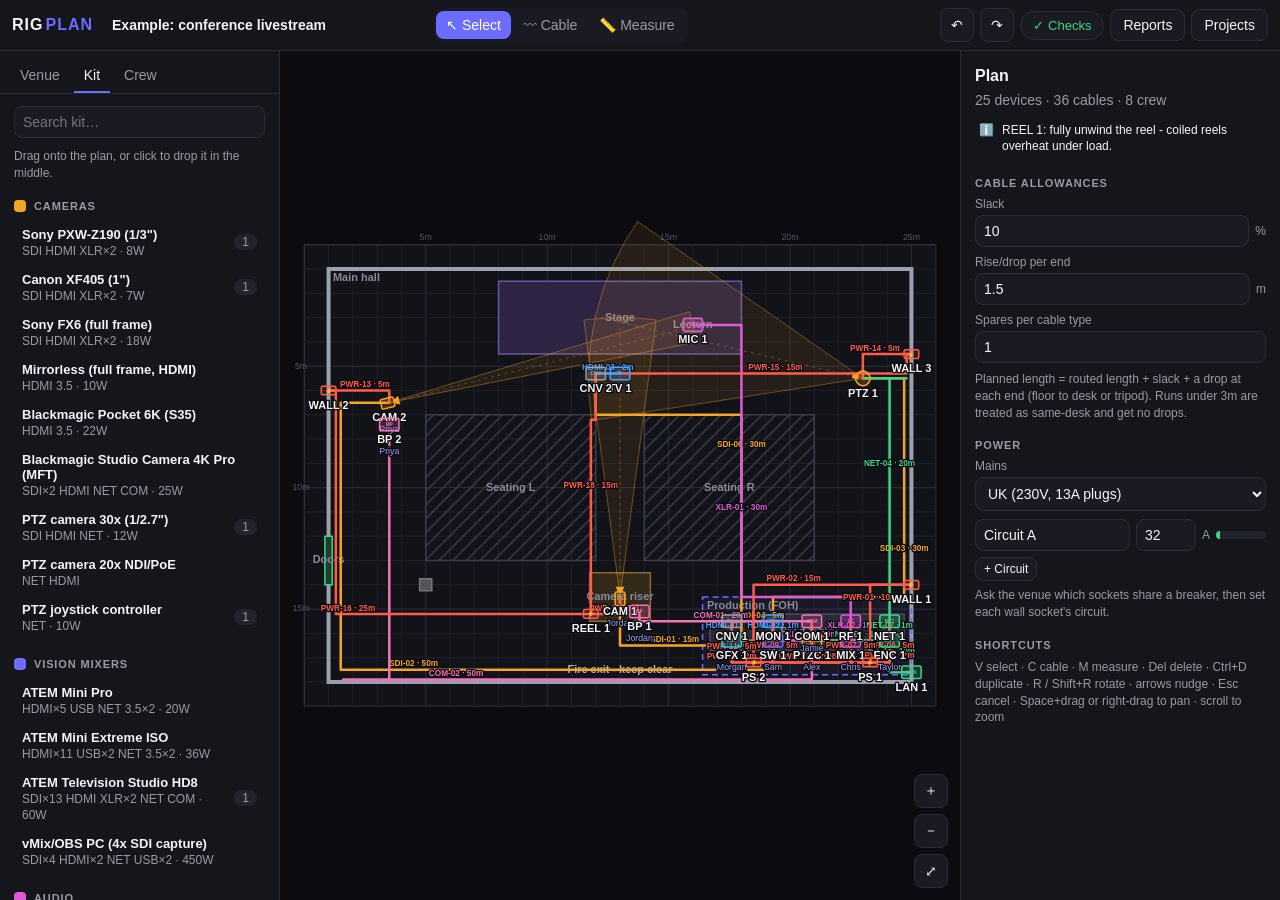
==== rigplan/index.html @ 265d0130 "Add Rig Plan: livestream venue, cable, power and crew planner Static web app in rigplan/: venue diag" ====
<!DOCTYPE html>
<html lang="en">
<head>
<meta charset="UTF-8">
<meta name="viewport" content="width=device-width, initial-scale=1.0, viewport-fit=cover">
<title>Rig Plan</title>
<meta name="theme-color" content="#0f0f14">
<link rel="stylesheet" href="styles.css">
</head>
<body>
<header class="topbar">
  <button class="icon-btn only-narrow" data-act="toggle-left" title="Tools, kit and crew">☰</button>
  <div class="brand">RIG<span>PLAN</span></div>
  <input id="projName" class="proj-name" maxlength="80" aria-label="Project name">

  <div class="modes" role="toolbar" aria-label="Mode">
    <button class="mode-btn" data-act="mode" data-mode="select" title="Select / move (V)">↖ Select</button>
    <button class="mode-btn" data-act="mode" data-mode="cable" title="Run a cable (C)">〰 Cable</button>
    <button class="mode-btn" data-act="mode" data-mode="measure" title="Measure a distance (M)">📏 Measure</button>
  </div>

  <div class="top-actions">
    <button class="icon-btn" data-act="undo" title="Undo (Ctrl+Z)">↶</button>
    <button class="icon-btn" data-act="redo" title="Redo (Ctrl+Shift+Z)">↷</button>
    <button class="chip-btn" id="checksBtn" data-act="reports" data-tab="checks" title="Plan checks"></button>
    <button class="btn" data-act="reports" data-tab="cables">Reports</button>
    <button class="btn" data-act="projects">Projects</button>
    <button class="icon-btn only-narrow" data-act="toggle-right" title="Details">ⓘ</button>
  </div>
</header>

<main class="layout">
  <aside class="panel left" id="leftPanel">
    <nav class="tabs" role="tablist">
      <button class="tab" data-act="left-tab" data-tab="venue">Venue</button>
      <button class="tab" data-act="left-tab" data-tab="kit">Kit</button>
      <button class="tab" data-act="left-tab" data-tab="crew">Crew</button>
    </nav>
    <div class="panel-body" id="leftBody"></div>
  </aside>

  <section class="stage-wrap" id="stageWrap">
    <svg id="canvas" xmlns="http://www.w3.org/2000/svg">
      <defs>
        <pattern id="hatch" patternUnits="userSpaceOnUse" width="0.4" height="0.4" patternTransform="rotate(45)">
          <line x1="0" y1="0" x2="0" y2="0.4" class="hatch-line"></line>
        </pattern>
      </defs>
      <g id="L-bg"></g>
      <g id="L-grid"></g>
      <g id="L-shapes"></g>
      <g id="L-fov"></g>
      <g id="L-cables"></g>
      <g id="L-items"></g>
      <g id="L-over"></g>
    </svg>
    <div class="hint" id="hint"></div>
    <div class="zoom-ctrls">
      <button class="icon-btn" data-act="zoom" data-z="1.25" title="Zoom in">＋</button>
      <button class="icon-btn" data-act="zoom" data-z="0.8" title="Zoom out">－</button>
      <button class="icon-btn" data-act="fit" title="Fit venue">⤢</button>
    </div>
  </section>

  <aside class="panel right" id="rightPanel">
    <div class="panel-body" id="inspector"></div>
  </aside>
</main>

<div class="popover hidden" id="popover"></div>

<div class="modal hidden" id="modal" role="dialog" aria-modal="true">
  <div class="modal-card">
    <div class="modal-head">
      <h2 id="modalTitle"></h2>
      <button class="icon-btn" data-act="close-modal" title="Close">✕</button>
    </div>
    <div class="modal-body" id="modalBody"></div>
  </div>
</div>

<div class="toast" id="toast"></div>
<div id="printRoot"></div>

<input type="file" id="importFile" accept=".json,application/json" hidden>
<input type="file" id="bgFile" accept="image/*" hidden>

<script src="catalog.js"></script>
<script src="app.js"></script>
</body>
</html>
---- rigplan/styles.css ----
:root {
  --bg: #0f0f14;
  --bg-2: #15151c;
  --card: #1a1a22;
  --card-2: #23232e;
  --line: #2c2c38;
  --text: #f5f5f7;
  --dim: #9a9aa5;
  --accent: #6c6cff;
  --good: #3ad68a;
  --warn: #f5a524;
  --bad: #ff5b4a;
  --radius: 12px;
  --venue: #121219;
  --grid-min: #1e1e28;
  --grid-maj: #2d2d3b;
  font-size: 14px;
}

* { box-sizing: border-box; }

html, body { height: 100%; }

body {
  margin: 0;
  background: var(--bg);
  color: var(--text);
  font-family: -apple-system, BlinkMacSystemFont, "Segoe UI", Roboto, Helvetica, Arial, sans-serif;
  display: flex;
  flex-direction: column;
  overflow: hidden;
  -webkit-tap-highlight-color: transparent;
}

button { font: inherit; color: inherit; cursor: pointer; }
input, select, textarea { font: inherit; color: var(--text); }

/* ---------- Top bar ---------- */

.topbar {
  display: flex;
  align-items: center;
  gap: 10px;
  padding: 8px 12px;
  border-bottom: 1px solid var(--line);
  background: var(--bg-2);
  flex-wrap: wrap;
}

.brand { font-weight: 800; letter-spacing: 1px; font-size: 16px; white-space: nowrap; }
.brand span { color: var(--accent); margin-left: 2px; }

.proj-name {
  background: transparent;
  border: 1px solid transparent;
  border-radius: 8px;
  padding: 6px 8px;
  font-weight: 600;
  min-width: 120px;
  flex: 1 1 160px;
  max-width: 320px;
}
.proj-name:hover, .proj-name:focus { border-color: var(--line); background: var(--card); outline: none; }

.modes { display: flex; background: var(--card); border-radius: 10px; padding: 3px; gap: 2px; }
.mode-btn {
  border: none;
  background: transparent;
  padding: 6px 10px;
  border-radius: 8px;
  color: var(--dim);
  white-space: nowrap;
}
.mode-btn.on { background: var(--accent); color: #fff; }

.top-actions { display: flex; gap: 6px; align-items: center; margin-left: auto; }

.icon-btn {
  background: var(--card);
  border: 1px solid var(--line);
  border-radius: 8px;
  width: 34px;
  height: 34px;
  display: inline-grid;
  place-items: center;
  padding: 0;
  flex: none;
}
.icon-btn:hover { background: var(--card-2); }
.icon-btn.sm { width: 24px; height: 24px; font-size: 11px; border-radius: 6px; }

.btn {
  background: var(--card);
  border: 1px solid var(--line);
  border-radius: 8px;
  padding: 7px 12px;
  white-space: nowrap;
}
.btn:hover { background: var(--card-2); }
.btn.sm { padding: 4px 8px; font-size: 12px; }
.btn.danger, .link.danger { color: var(--bad); }

.chip-btn {
  border-radius: 999px;
  padding: 6px 12px;
  border: 1px solid var(--line);
  background: var(--card);
  white-space: nowrap;
  font-size: 13px;
}
.chip-btn.good { color: var(--good); }
.chip-btn.warn { color: var(--warn); border-color: #5a4415; }
.chip-btn.bad { color: var(--bad); border-color: #5c2620; }

.link {
  background: none;
  border: none;
  padding: 0;
  color: #9ea0ff;
  text-align: left;
}
.link:hover { text-decoration: underline; }

.only-narrow { display: none; }

/* ---------- Layout ---------- */

.layout {
  flex: 1;
  display: grid;
  grid-template-columns: 280px 1fr 320px;
  min-height: 0;
}

.panel {
  background: var(--bg-2);
  display: flex;
  flex-direction: column;
  min-height: 0;
}
.panel.left { border-right: 1px solid var(--line); }
.panel.right { border-left: 1px solid var(--line); }
.panel-body { overflow-y: auto; padding: 12px 14px 40px; flex: 1; }

.tabs { display: flex; gap: 4px; padding: 8px 10px 0; border-bottom: 1px solid var(--line); }
.tab {
  border: none;
  background: none;
  color: var(--dim);
  padding: 8px 10px;
  border-bottom: 2px solid transparent;
}
.tab.on { color: var(--text); border-bottom-color: var(--accent); }
.tabs.wide { padding: 0 0 0; margin-bottom: 14px; flex-wrap: wrap; align-items: center; }
.push-right { margin-left: auto; }

h3 { margin: 4px 0 6px; font-size: 16px; }
h4 {
  margin: 18px 0 8px;
  font-size: 11px;
  text-transform: uppercase;
  letter-spacing: 0.08em;
  color: var(--dim);
  font-weight: 700;
}
.muted { color: var(--dim); }
.small { font-size: 12px; }
p { margin: 6px 0; line-height: 1.4; }

/* ---------- Form fields ---------- */

.f { display: flex; flex-direction: column; gap: 4px; margin-bottom: 8px; min-width: 0; }
.f > span { font-size: 12px; color: var(--dim); }
.f input[type="text"], .f input[type="number"], .f select, .f textarea, .search, .circ-row input, .assign {
  width: 100%;
  background: var(--card);
  border: 1px solid var(--line);
  border-radius: 8px;
  padding: 7px 8px;
  min-width: 0;
}
.f textarea { resize: vertical; }
.f input:focus, .f select:focus, .f textarea:focus, .search:focus { outline: none; border-color: var(--accent); }
.f-in { display: flex; align-items: center; gap: 6px; }
.f-in em, .circ-row em { font-style: normal; color: var(--dim); font-size: 12px; }
.f.check { flex-direction: row; align-items: center; gap: 8px; }
.f.check span { color: var(--text); font-size: 13px; }
.row2 { display: grid; grid-template-columns: 1fr 1fr; gap: 8px; }
.row3 { display: grid; grid-template-columns: 1fr 1fr 1fr; gap: 8px; }
.range { width: 100%; accent-color: var(--accent); margin: 0 0 10px; }
.search { margin-bottom: 4px; }

/* ---------- Inspector ---------- */

.insp-head { display: flex; gap: 10px; align-items: flex-start; }
.insp-head > div { flex: 1; min-width: 0; }
.title-in {
  width: 100%;
  font-size: 18px;
  font-weight: 700;
  background: transparent;
  border: 1px solid transparent;
  border-radius: 8px;
  padding: 2px 6px;
  margin-left: -6px;
}
.title-in:hover, .title-in:focus { border-color: var(--line); background: var(--card); outline: none; }
.cat-dot {
  width: 12px; height: 12px; border-radius: 4px;
  background: var(--c);
  display: inline-block;
  flex: none;
  margin-top: 9px;
}
.cat-h { display: flex; align-items: center; gap: 8px; }
.cat-h .cat-dot { margin-top: 0; }
.note { background: #22222c; border-left: 3px solid var(--warn); padding: 6px 10px; border-radius: 6px; font-size: 12px; }

.readout {
  display: grid;
  grid-template-columns: 1fr;
  gap: 6px;
  background: var(--card);
  border-radius: 10px;
  padding: 8px 10px;
  margin: 4px 0 10px;
}
.readout:empty { display: none; }
.readout div { display: flex; justify-content: space-between; gap: 10px; align-items: baseline; }
.readout b { font-size: 14px; }
.readout span { color: var(--dim); font-size: 12px; text-align: right; }
.readout p { margin: 2px 0 0; font-size: 12px; }
.st-warn { color: var(--warn); }
.st-error { color: var(--bad); }

.shots { display: flex; flex-wrap: wrap; gap: 6px; align-items: center; margin-bottom: 4px; }

.ports { list-style: none; margin: 0; padding: 0; }
.ports li {
  display: flex;
  align-items: center;
  gap: 6px;
  padding: 5px 0;
  border-bottom: 1px solid var(--line);
  font-size: 13px;
}
.ports .pname { flex: 1; min-width: 0; }
.ports .pname em { font-style: normal; color: var(--dim); font-size: 11px; margin-left: 5px; }
.ports .arrow { color: var(--dim); }
.pchip {
  font-size: 10px;
  font-weight: 700;
  border-radius: 5px;
  padding: 2px 5px;
  color: var(--c);
  border: 1px solid var(--c);
  min-width: 38px;
  text-align: center;
  flex: none;
}

.insp-actions { display: flex; gap: 8px; margin-top: 14px; }
.route { background: var(--card); border-radius: 10px; padding: 8px 10px; margin: 10px 0; font-size: 13px; }
.arrow-down { color: var(--dim); margin: 2px 0; }

.issues { list-style: none; padding: 0; margin: 0; }
.issues li {
  display: flex;
  gap: 8px;
  padding: 7px 8px;
  border-radius: 8px;
  font-size: 13px;
  line-height: 1.35;
}
.issues li[data-act] { cursor: pointer; }
.issues li[data-act]:hover { background: var(--card); }
.issues.compact li { padding: 5px 4px; font-size: 12px; }
.good-note { color: var(--good); }

.circ-row { display: flex; align-items: center; gap: 6px; margin-bottom: 6px; }
.circ-row input[type="text"] { flex: 1; }
.circ-row input[type="number"] { width: 60px; flex: none; }
.meter { width: 50px; height: 8px; border-radius: 4px; background: var(--card-2); overflow: hidden; flex: none; }
.meter i { display: block; height: 100%; background: var(--good); }
.meter.warn i { background: var(--warn); }
.meter.bad i { background: var(--bad); }

/* ---------- Left panel ---------- */

.tools { display: grid; grid-template-columns: 1fr 1fr; gap: 6px; }
.tool {
  display: flex;
  align-items: center;
  gap: 8px;
  background: var(--card);
  border: 1px solid var(--line);
  border-radius: 8px;
  padding: 7px 8px;
  font-size: 12px;
  text-align: left;
}
.tool.on { border-color: var(--accent); background: #26264a; }
.sw { width: 16px; height: 12px; border-radius: 3px; flex: none; border: 1px solid #555; }
.sw-room { border: 2px solid #9aa0ae; background: none; }
.sw-stage { background: #3a2f55; border-color: #6a58a0; }
.sw-table, .sw-round { background: #34343f; }
.sw-round { border-radius: 50%; }
.sw-seating { background: repeating-linear-gradient(45deg, #2a2a35 0 2px, #444 2px 4px); }
.sw-riser { background: #4a3a20; border-color: #8a6a30; }
.sw-pillar { background: #666; }
.sw-door { background: #1f3b2c; border-color: #3ad68a; }
.sw-zone { border: 1px dashed #6c6cff; background: #6c6cff22; }
.sw-label { border: none; background: none; position: relative; }
.sw-label::after { content: "T"; position: absolute; inset: -3px 0 0 2px; font-weight: 700; color: var(--dim); }

.kit { list-style: none; margin: 0; padding: 0; }
.kit li {
  display: flex;
  align-items: center;
  justify-content: space-between;
  gap: 8px;
  padding: 7px 8px;
  border-radius: 8px;
  cursor: grab;
  user-select: none;
}
.kit li:hover { background: var(--card); }
.kit li b { display: block; font-weight: 600; font-size: 13px; }
.kit .count {
  background: var(--card-2);
  border-radius: 999px;
  padding: 1px 8px;
  font-size: 12px;
  color: var(--dim);
}

.crew { display: flex; flex-direction: column; gap: 10px; margin-top: 10px; }
.person { background: var(--card); border-radius: 10px; padding: 10px; }
.person .f input, .person .f select { background: var(--bg-2); }
.posts { display: flex; flex-wrap: wrap; gap: 6px; align-items: center; margin-bottom: 6px; }
.post { background: var(--card-2); border-radius: 999px; padding: 2px 4px 2px 10px; display: inline-flex; gap: 4px; align-items: center; font-size: 12px; }
.post .x { border: none; background: none; color: var(--dim); font-size: 10px; padding: 2px 4px; }
.assign { width: auto !important; font-size: 12px; padding: 3px 6px !important; background: var(--bg-2) !important; }
.plain { list-style: none; padding: 0; margin: 0; }
.plain li { padding: 3px 0; }

/* ---------- Canvas ---------- */

.stage-wrap { position: relative; min-width: 0; min-height: 0; background: #0b0b10; }
#canvas { width: 100%; height: 100%; display: block; touch-action: none; user-select: none; -webkit-user-select: none; }
#canvas[data-mode="cable"], #canvas[data-mode="measure"], #canvas[data-mode="shape"] { cursor: crosshair; }
#canvas.panning { cursor: grab; }

.venue { fill: var(--venue); stroke: #3a3a48; stroke-width: 1px; vector-effect: non-scaling-stroke; }
.gmin { stroke: var(--grid-min); stroke-width: 1px; vector-effect: non-scaling-stroke; }
.gmaj { stroke: var(--grid-maj); stroke-width: 1px; vector-effect: non-scaling-stroke; }
.gtxt { fill: #55556a; text-anchor: middle; }
.hatch-line { stroke: #3c3c4a; stroke-width: 0.12; }

.shape rect, .shape ellipse { vector-effect: non-scaling-stroke; stroke-width: 1.5px; }
.shape { cursor: move; }
.shape.locked { cursor: default; }
.sh-room rect { fill: none; stroke: #9aa0ae; stroke-width: 4px; pointer-events: none; }
.sh-zone rect { fill: #6c6cff10; stroke: #6c6cff; stroke-dasharray: 6 4; pointer-events: none; }
.sh-room .hit-edge, .sh-zone .hit-edge { fill: none; stroke: transparent; stroke-width: 12px; stroke-dasharray: none; pointer-events: stroke; }
.sh-stage rect { fill: #2c2442; stroke: #6a58a0; }
.sh-table rect, .sh-round ellipse { fill: #2a2a34; stroke: #4a4a58; }
.sh-seating rect { fill: url(#hatch); stroke: #3c3c4a; }
.sh-riser rect { fill: #33291a; stroke: #8a6a30; }
.sh-pillar rect { fill: #555; stroke: #777; }
.sh-door rect { fill: #1f3b2c; stroke: #3ad68a; }
.shape.sel rect, .shape.sel ellipse { stroke: var(--accent) !important; stroke-width: 2px; }
.sh-lbl { fill: #8a8a9a; pointer-events: none; font-weight: 600; }
.sh-text { fill: #b0b0c0; font-weight: 600; }
.shape.sel .sh-text { fill: var(--accent); }

.fov { fill: #f5a52414; stroke: #f5a52466; stroke-width: 1px; vector-effect: non-scaling-stroke; pointer-events: none; }
.fov-axis { stroke: #f5a52455; stroke-width: 1px; stroke-dasharray: 3 4; vector-effect: non-scaling-stroke; pointer-events: none; }
.fov-txt { fill: #f5a524; font-weight: 700; paint-order: stroke; stroke: #0b0b10; stroke-linejoin: round; pointer-events: none; }

.cable { cursor: pointer; }
.c-hit { fill: none; stroke: transparent; stroke-width: 14px; vector-effect: non-scaling-stroke; }
.c-line { fill: none; stroke-width: 2.5px; vector-effect: non-scaling-stroke; stroke-linejoin: round; stroke-linecap: round; pointer-events: none; }
.c-glow { fill: none; stroke: #fff; stroke-opacity: 0.35; stroke-width: 7px; vector-effect: non-scaling-stroke; stroke-linejoin: round; pointer-events: none; }
.cable.st-error .c-line { stroke-dasharray: 8 5; }
.cable.st-warn .c-line { stroke-dasharray: 14 4; }
.c-lbl { pointer-events: none; font-weight: 600; paint-order: stroke; stroke: #0b0b10; stroke-linejoin: round; }
.c-preview { fill: none; stroke-width: 2px; stroke-dasharray: 6 5; vector-effect: non-scaling-stroke; pointer-events: none; }

.item { cursor: move; }
.item rect, .item circle, .item path { vector-effect: non-scaling-stroke; stroke-width: 1.5px; }
.item .sel-ring { fill: none; stroke: none; }
.item.sel .sel-ring { stroke: var(--accent); stroke-width: 2px; fill: #6c6cff18; }
.item.pending .sel-ring { stroke: var(--good); stroke-width: 2px; stroke-dasharray: 4 3; }
.i-lbl { fill: var(--text); font-weight: 700; paint-order: stroke; stroke: #0b0b10; stroke-linejoin: round; pointer-events: none; }
.i-op { fill: #9ea0ff; paint-order: stroke; stroke: #0b0b10; stroke-linejoin: round; pointer-events: none; }
.glyph { font-weight: 800; pointer-events: none; }
.warn-dot { fill: var(--bad); stroke: #0b0b10 !important; }

.handle { fill: #fff; stroke: var(--accent); stroke-width: 2px; vector-effect: non-scaling-stroke; cursor: nwse-resize; }
.handle.aim { fill: var(--warn); stroke: #fff; cursor: crosshair; }
.handle.wp { cursor: move; fill: var(--accent); stroke: #fff; }
.create-box { fill: #6c6cff22; stroke: var(--accent); stroke-dasharray: 5 4; stroke-width: 1.5px; vector-effect: non-scaling-stroke; pointer-events: none; }
.m-line { stroke: #fff; stroke-width: 1.5px; stroke-dasharray: 5 4; vector-effect: non-scaling-stroke; pointer-events: none; }
.m-end { fill: #fff; pointer-events: none; }
.m-txt { fill: #fff; font-weight: 700; paint-order: stroke; stroke: #000; stroke-linejoin: round; pointer-events: none; }

.hint {
  position: absolute;
  left: 50%;
  top: 12px;
  transform: translateX(-50%);
  background: #000c;
  border: 1px solid var(--line);
  padding: 7px 14px;
  border-radius: 999px;
  font-size: 13px;
  max-width: calc(100% - 32px);
  text-align: center;
  pointer-events: none;
}
.hint.hidden { display: none; }
.zoom-ctrls { position: absolute; right: 12px; bottom: 12px; display: flex; flex-direction: column; gap: 6px; }

/* ---------- Popover, modal, toast ---------- */

.popover {
  position: fixed;
  z-index: 30;
  background: var(--card);
  border: 1px solid var(--line);
  border-radius: 12px;
  box-shadow: 0 10px 40px #000a;
  min-width: 260px;
  max-width: 360px;
  max-height: 60vh;
  overflow-y: auto;
  padding: 6px;
}
.popover.hidden { display: none; }
.pop-h { padding: 6px 8px 8px; font-weight: 700; }
.popover ul { list-style: none; margin: 0; padding: 0; }
.popover li button {
  display: flex;
  width: 100%;
  gap: 8px;
  align-items: center;
  border: none;
  background: none;
  padding: 7px 8px;
  border-radius: 8px;
  text-align: left;
  font-size: 13px;
}
.popover li button:hover:not(:disabled) { background: var(--card-2); }
.popover li button:disabled { opacity: 0.45; cursor: not-allowed; }
.popover li button span { flex: 1; }
.popover li button em { font-style: normal; color: var(--dim); font-size: 11px; text-align: right; }

.modal {
  position: fixed;
  inset: 0;
  z-index: 40;
  background: #000a;
  display: grid;
  place-items: center;
  padding: 16px;
}
.modal.hidden { display: none; }
.modal-card {
  background: var(--bg-2);
  border: 1px solid var(--line);
  border-radius: 16px;
  width: min(1100px, 100%);
  height: min(760px, calc(100vh - 32px));
  display: flex;
  flex-direction: column;
}
.modal-head { display: flex; align-items: center; justify-content: space-between; padding: 14px 18px 6px; }
.modal-head h2 { margin: 0; font-size: 18px; }
.modal-body { overflow: auto; padding: 6px 18px 20px; }

.tbl-wrap { overflow-x: auto; }
table { border-collapse: collapse; width: 100%; font-size: 13px; }
th, td { text-align: left; padding: 6px 8px; border-bottom: 1px solid var(--line); vertical-align: top; }
th { color: var(--dim); font-weight: 600; font-size: 12px; white-space: nowrap; }
tr.st-warn td { color: var(--warn); }
tr.st-error td { color: var(--bad); }
.tbl-actions { display: flex; justify-content: flex-end; margin: 8px 0; }

.proj-actions { display: flex; flex-wrap: wrap; gap: 8px; margin-bottom: 8px; }
.proj-list { list-style: none; padding: 0; margin: 10px 0 0; }
.proj-list li { display: flex; align-items: center; gap: 12px; padding: 8px 6px; border-bottom: 1px solid var(--line); }
.proj-list li .link { flex: 1; font-size: 14px; }
.proj-list li.on .link { color: var(--text); font-weight: 700; }

.toast {
  position: fixed;
  left: 50%;
  bottom: 24px;
  transform: translateX(-50%) translateY(20px);
  background: #26263a;
  border: 1px solid var(--line);
  padding: 10px 16px;
  border-radius: 10px;
  opacity: 0;
  pointer-events: none;
  transition: opacity 0.2s, transform 0.2s;
  z-index: 50;
  max-width: calc(100% - 32px);
  font-size: 13px;
}
.toast.show { opacity: 1; transform: translateX(-50%); }

#printRoot { display: none; }

/* ---------- Narrow screens: side panels become drawers ---------- */

@media (max-width: 900px) {
  .only-narrow { display: inline-grid; }
  .layout { grid-template-columns: 1fr; position: relative; }
  .panel {
    position: absolute;
    top: 0;
    bottom: 0;
    width: min(340px, 90vw);
    z-index: 20;
    box-shadow: 0 0 40px #000c;
    transition: transform 0.2s;
  }
  .panel.left { left: 0; transform: translateX(-105%); }
  .panel.right { right: 0; transform: translateX(105%); }
  body.show-left .panel.left, body.show-right .panel.right { transform: none; }
  .mode-btn { padding: 6px 8px; font-size: 12px; }
  .top-actions .btn { padding: 6px 8px; font-size: 12px; }
}

@media (max-width: 560px) {
  .topbar { gap: 6px; padding: 6px 10px; }
  .brand { display: none; }
  .proj-name { flex: 1; max-width: none; min-width: 0; }
  .modes { order: 2; width: 100%; }
  .mode-btn { flex: 1; }
  .top-actions { order: 3; margin-left: 0; width: 100%; justify-content: space-between; }
}

/* ---------- Print ---------- */

@media print {
  @page { size: A4 landscape; margin: 12mm; }
  body { display: block; overflow: visible; background: #fff; color: #111; height: auto; }
  body > *:not(#printRoot) { display: none !important; }
  #printRoot { display: block; font-size: 11px; }
  #printRoot h1 { font-size: 20px; margin: 0 0 4px; }
  #printRoot h2 { font-size: 14px; margin: 18px 0 6px; }
  #printRoot section { break-inside: auto; }
  #printRoot .muted { color: #555; }
  #printRoot table { font-size: 10px; margin-bottom: 8px; }
  #printRoot th, #printRoot td { border-bottom: 1px solid #ccc; color: #111; padding: 3px 5px; }
  #printRoot tr.st-warn td { color: #9a5b00; }
  #printRoot tr.st-error td { color: #b3261e; }
  #printRoot .issues li { padding: 2px 0; font-size: 11px; }
  .print-svg { width: 100%; max-height: 165mm; display: block; -webkit-print-color-adjust: exact; print-color-adjust: exact; }
  .print-bg { fill: #0b0b10; }
  .legend { display: flex; flex-wrap: wrap; gap: 12px; margin: 6px 0; -webkit-print-color-adjust: exact; print-color-adjust: exact; }
  .lg { display: inline-flex; align-items: center; gap: 5px; }
  .lg i { width: 18px; height: 4px; display: inline-block; }
}
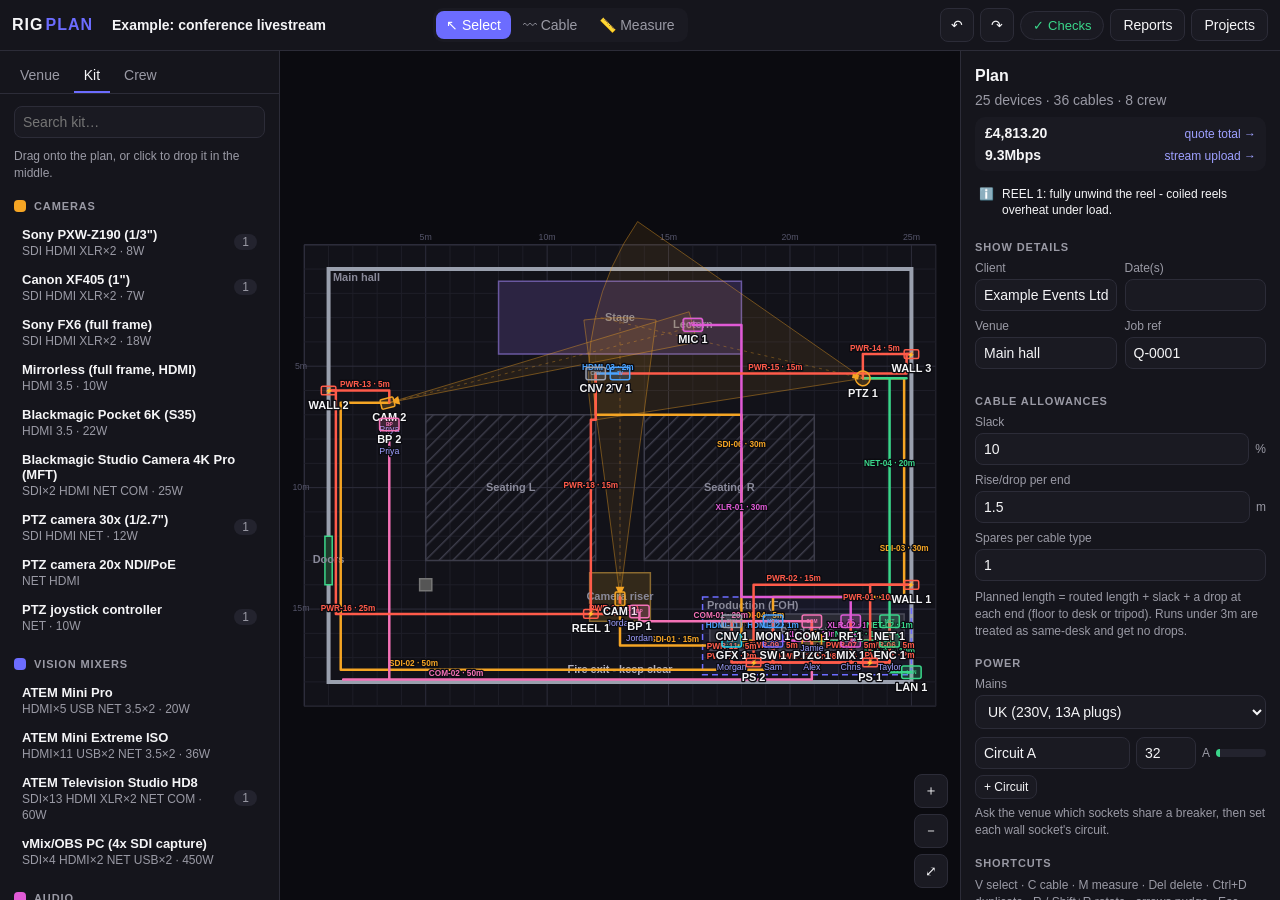
==== commit 43713c83: "Add stream/network planning, signal flow, costing and branded PDF export - Stream outputs per encode" ====
--- a/rigplan/index.html
+++ b/rigplan/index.html
@@ -84,8 +84,12 @@
 
 <input type="file" id="importFile" accept=".json,application/json" hidden>
 <input type="file" id="bgFile" accept="image/*" hidden>
+<input type="file" id="logoFile" accept="image/*" hidden>
+<input type="file" id="companyFile" accept=".json,application/json" hidden>
 
 <script src="catalog.js"></script>
+<script src="network.js"></script>
+<script src="costing.js"></script>
 <script src="app.js"></script>
 </body>
 </html>
--- a/rigplan/styles.css
+++ b/rigplan/styles.css
@@ -512,6 +512,60 @@
 }
 .toast.show { opacity: 1; transform: translateX(-50%); }
 
+
+/* ---------- Signal flow, stream, costing, company ---------- */
+
+.chain { display: flex; flex-wrap: wrap; align-items: center; gap: 4px; margin: 6px 0; font-size: 12px; }
+.chain .node { background: var(--card); border: 1px solid var(--line); border-radius: 8px; padding: 4px 8px; font-weight: 600; }
+.chain .node em { font-style: normal; font-weight: 400; color: var(--dim); margin-left: 6px; }
+.chain .node.end { border-color: var(--good); color: var(--good); }
+.chain .edge { color: var(--dim); font-size: 11px; }
+.chain .edge::before { content: "— "; }
+.chain .edge::after { content: " →"; }
+.chain .edge.bad { color: var(--warn); }
+.chain .edge.bad::before, .chain .edge.bad::after { content: ""; }
+
+.out-row { display: flex; gap: 4px; align-items: center; margin-bottom: 6px; }
+.out-row input, .out-row select { background: var(--card); border: 1px solid var(--line); border-radius: 8px; padding: 6px; min-width: 0; font-size: 12px; }
+.out-row input[type="text"] { flex: 1; }
+.out-row select { width: 86px; flex: none; }
+.out-row input[type="number"] { width: 62px; flex: none; }
+.out-row em { font-style: normal; color: var(--dim); font-size: 11px; }
+
+.quote-bar { display: grid; grid-template-columns: repeat(4, minmax(0, 1fr)) auto; gap: 10px; align-items: end; }
+.quote-bar .f.check { margin-bottom: 14px; }
+.quote-actions { display: flex; flex-wrap: wrap; gap: 8px; align-items: center; margin: 4px 0 6px; }
+table.quote td.num, table.quote th.num { text-align: right; white-space: nowrap; }
+table.quote tr.sub td { font-weight: 700; border-bottom: none; }
+table .cell { width: 80px; background: var(--card); border: 1px solid var(--line); border-radius: 6px; padding: 4px 6px; }
+table .cell.wide { width: 100%; min-width: 180px; }
+.totals { margin: 16px 0 6px auto; max-width: 340px; display: flex; flex-direction: column; gap: 6px; }
+.totals div { display: flex; justify-content: space-between; gap: 20px; }
+.totals .grand { font-size: 18px; border-top: 1px solid var(--line); padding-top: 8px; }
+
+.company section { margin-bottom: 8px; }
+.brand-row { display: flex; gap: 16px; align-items: flex-start; }
+.brand-row .grow { flex: 1; min-width: 0; }
+.logo-box { width: 120px; height: 120px; border: 1px dashed var(--line); border-radius: 12px; display: grid; place-items: center; background: #fff1; flex: none; overflow: hidden; }
+.logo-box img { max-width: 100%; max-height: 100%; }
+.f input[type="color"] { width: 100%; height: 36px; padding: 2px; border-radius: 8px; border: 1px solid var(--line); background: var(--card); }
+.insp-actions.tight { margin-top: 0; }
+.rate-grid { display: grid; grid-template-columns: repeat(auto-fill, minmax(230px, 1fr)); gap: 4px 16px; }
+.rate { display: flex; align-items: center; justify-content: space-between; gap: 8px; font-size: 12px; padding: 3px 0; }
+.rate > span { flex: 1; min-width: 0; }
+.rate input { width: 72px; background: var(--card); border: 1px solid var(--line); border-radius: 6px; padding: 4px 6px; }
+.rate input::placeholder, .cell::placeholder { color: #666676; }
+
+.preset-row { display: flex; gap: 8px; align-items: center; flex-wrap: wrap; }
+.btn.on { border-color: var(--accent); background: #26264a; }
+.btn.primary { background: var(--accent); border-color: var(--accent); color: #fff; }
+.check-grid { display: grid; grid-template-columns: repeat(auto-fill, minmax(230px, 1fr)); gap: 0 16px; margin-bottom: 8px; }
+
+@media (max-width: 700px) {
+  .quote-bar { grid-template-columns: 1fr 1fr; }
+  .brand-row { flex-direction: column; }
+}
+
 #printRoot { display: none; }
 
 /* ---------- Narrow screens: side panels become drawers ---------- */
@@ -562,6 +616,46 @@
   #printRoot .issues li { padding: 2px 0; font-size: 11px; }
   .print-svg { width: 100%; max-height: 165mm; display: block; -webkit-print-color-adjust: exact; print-color-adjust: exact; }
   .print-bg { fill: #0b0b10; }
+  .tbl-actions, #printRoot button[data-act="csv"] { display: none !important; }
+  #printRoot h2 { color: var(--brand); border-bottom: 2px solid var(--brand); padding-bottom: 3px; }
+  #printRoot th { color: #333; }
+  .doc-head { display: flex; justify-content: space-between; align-items: center; gap: 20px; border-bottom: 3px solid var(--brand); padding-bottom: 10px; margin-bottom: 12px; }
+  .doc-brand { display: flex; align-items: center; gap: 12px; }
+  .doc-brand img { max-height: 50px; max-width: 180px; }
+  .doc-brand b { display: block; font-size: 16px; }
+  .doc-brand span, .doc-title span { display: block; color: #555; font-size: 10px; }
+  .doc-title { text-align: right; }
+  .doc-title b { display: block; font-size: 18px; color: var(--brand); text-transform: uppercase; letter-spacing: 0.08em; }
+  .doc-meta { color: #333; margin: 0 0 10px; }
+  .doc-foot { margin-top: 20px; padding-top: 6px; border-top: 1px solid #ccc; color: #666; font-size: 9px; }
+  .terms { white-space: pre-wrap; }
+  #printRoot .totals { max-width: 300px; }
+  #printRoot .totals .grand { border-top: 2px solid var(--brand); font-size: 14px; }
+  #printRoot .totals .grand b { color: var(--brand); }
+  #printRoot h4 { color: #444; margin: 10px 0 4px; }
+  #printRoot .chain .node { background: #f2f2f5; border-color: #ccc; color: #111; }
+  #printRoot .chain .node.end { border-color: #1b8a55; color: #1b8a55; }
+  #printRoot .chain .edge { color: #666; }
+  #printRoot .chain, #printRoot table, #printRoot section { break-inside: avoid-page; }
+  /* Light diagram theme */
+  .print-svg.light .print-bg { fill: #fff; }
+  .print-svg.light .venue { fill: #fafafa; stroke: #bbb; }
+  .print-svg.light .gmin { stroke: #eee; }
+  .print-svg.light .gmaj { stroke: #ddd; }
+  .print-svg.light .gtxt { fill: #999; }
+  .print-svg.light .sh-room rect { stroke: #555; }
+  .print-svg.light .sh-stage rect { fill: #e6e0f5; stroke: #8a78c0; }
+  .print-svg.light .sh-table rect, .print-svg.light .sh-round ellipse { fill: #ececf0; stroke: #aaa; }
+  .print-svg.light .sh-riser rect { fill: #f3e8d2; stroke: #b08a40; }
+  .print-svg.light .sh-pillar rect { fill: #999; stroke: #777; }
+  .print-svg.light .sh-door rect { fill: #d8f3e5; stroke: #2a9d64; }
+  .print-svg.light .hatch-line { stroke: #d6d6de; }
+  .print-svg.light .sh-seating rect { stroke: #ccc; }
+  .print-svg.light .sh-lbl, .print-svg.light .sh-text { fill: #666; }
+  .print-svg.light .i-lbl { fill: #111; stroke: #fff; }
+  .print-svg.light .i-op { fill: #4b4bc8; stroke: #fff; }
+  .print-svg.light .c-lbl { stroke: #fff; }
+  .print-svg.light .fov { fill: #f5a52418; stroke: #d08a10; }
   .legend { display: flex; flex-wrap: wrap; gap: 12px; margin: 6px 0; -webkit-print-color-adjust: exact; print-color-adjust: exact; }
   .lg { display: inline-flex; align-items: center; gap: 5px; }
   .lg i { width: 18px; height: 4px; display: inline-block; }
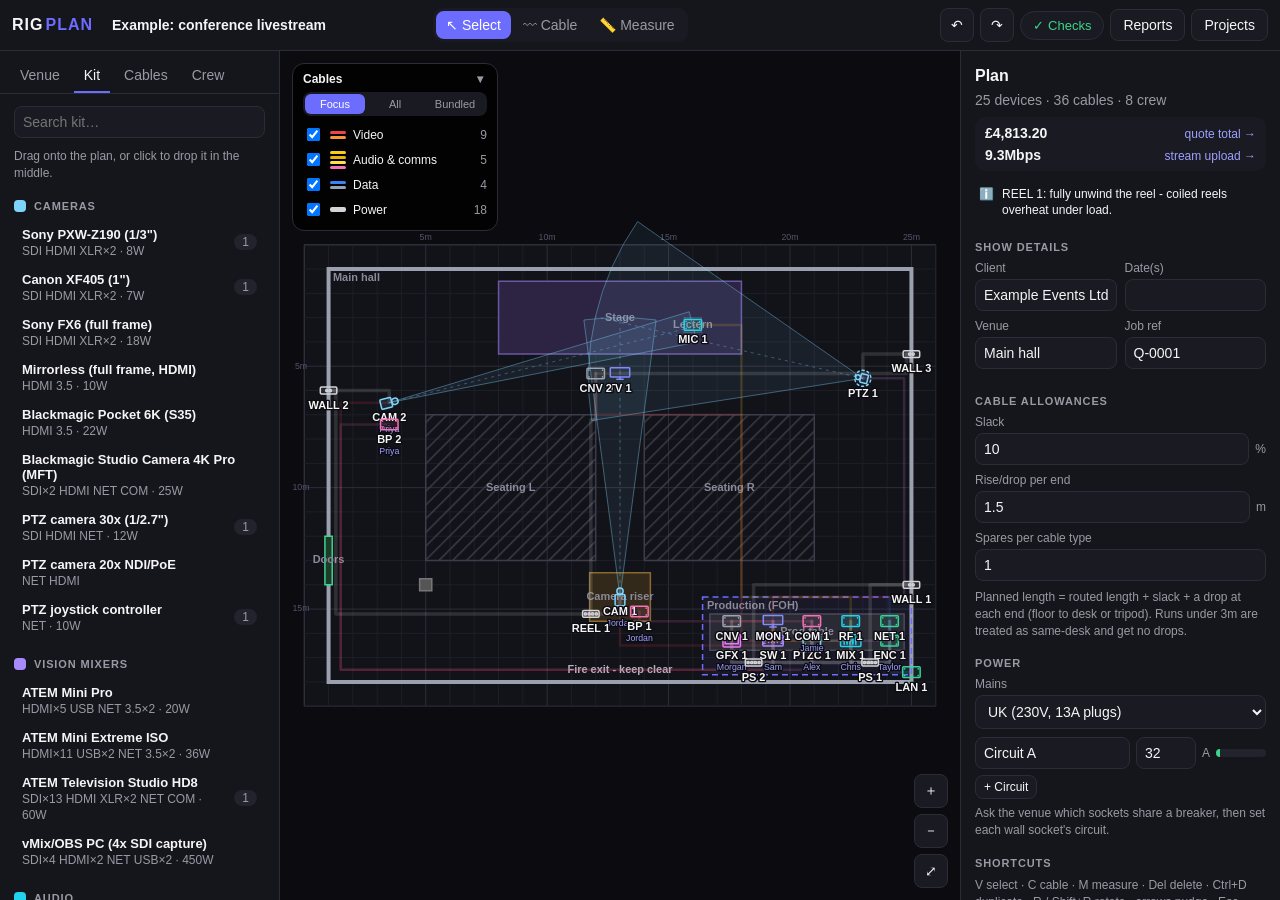
==== commit 0c4c3070: "Line-icon devices, cable focus/bundle views, type toggles and cable list - Stroke icons per device t" ====
--- a/rigplan/index.html
+++ b/rigplan/index.html
@@ -34,6 +34,7 @@
     <nav class="tabs" role="tablist">
       <button class="tab" data-act="left-tab" data-tab="venue">Venue</button>
       <button class="tab" data-act="left-tab" data-tab="kit">Kit</button>
+      <button class="tab" data-act="left-tab" data-tab="cables">Cables</button>
       <button class="tab" data-act="left-tab" data-tab="crew">Crew</button>
     </nav>
     <div class="panel-body" id="leftBody"></div>
@@ -55,6 +56,7 @@
       <g id="L-over"></g>
     </svg>
     <div class="hint" id="hint"></div>
+    <div class="cable-legend" id="cableLegend"></div>
     <div class="zoom-ctrls">
       <button class="icon-btn" data-act="zoom" data-z="1.25" title="Zoom in">＋</button>
       <button class="icon-btn" data-act="zoom" data-z="0.8" title="Zoom out">－</button>
@@ -90,6 +92,7 @@
 <script src="catalog.js"></script>
 <script src="network.js"></script>
 <script src="costing.js"></script>
+<script src="draw.js"></script>
 <script src="app.js"></script>
 </body>
 </html>
--- a/rigplan/styles.css
+++ b/rigplan/styles.css
@@ -374,27 +374,71 @@
 .sh-text { fill: #b0b0c0; font-weight: 600; }
 .shape.sel .sh-text { fill: var(--accent); }
 
-.fov { fill: #f5a52414; stroke: #f5a52466; stroke-width: 1px; vector-effect: non-scaling-stroke; pointer-events: none; }
-.fov-axis { stroke: #f5a52455; stroke-width: 1px; stroke-dasharray: 3 4; vector-effect: non-scaling-stroke; pointer-events: none; }
-.fov-txt { fill: #f5a524; font-weight: 700; paint-order: stroke; stroke: #0b0b10; stroke-linejoin: round; pointer-events: none; }
+.fov { fill: #7dd3fc12; stroke: #7dd3fc66; stroke-width: 1px; vector-effect: non-scaling-stroke; pointer-events: none; }
+.fov-axis { stroke: #7dd3fc55; stroke-width: 1px; stroke-dasharray: 3 4; vector-effect: non-scaling-stroke; pointer-events: none; }
+.fov-txt { fill: #7dd3fc; font-weight: 700; paint-order: stroke; stroke: #0b0b10; stroke-linejoin: round; pointer-events: none; }
 
 .cable { cursor: pointer; }
 .c-hit { fill: none; stroke: transparent; stroke-width: 14px; vector-effect: non-scaling-stroke; }
 .c-line { fill: none; stroke-width: 2.5px; vector-effect: non-scaling-stroke; stroke-linejoin: round; stroke-linecap: round; pointer-events: none; }
 .c-glow { fill: none; stroke: #fff; stroke-opacity: 0.35; stroke-width: 7px; vector-effect: non-scaling-stroke; stroke-linejoin: round; pointer-events: none; }
 .cable.st-error .c-line { stroke-dasharray: 8 5; }
+.cable.k-power .c-line { stroke-width: 3.5px; }
+.cable.dim .c-line { opacity: 0.15; transition: opacity 0.12s; }
+.cable.dim.st-error .c-line, .cable.dim.st-warn .c-line { opacity: 0.4; }
+.cable.on .c-line { stroke-width: 3px; }
+.cable.on.k-power .c-line { stroke-width: 4.5px; }
+.b-line { vector-effect: non-scaling-stroke; stroke-linecap: round; pointer-events: none; opacity: 0.9; }
+.b-count { fill: #fff; font-weight: 700; paint-order: stroke; stroke: #0b0b10; stroke-linejoin: round; pointer-events: none; }
+
+.cable-legend {
+  position: absolute;
+  left: 12px;
+  top: 12px;
+  background: #000c;
+  border: 1px solid var(--line);
+  border-radius: 12px;
+  padding: 8px 10px;
+  font-size: 12px;
+  width: 206px;
+  z-index: 5;
+}
+.cable-legend:has(> .lg-toggle:only-child) { width: auto; padding: 0; }
+.lg-head { display: flex; justify-content: space-between; align-items: center; font-weight: 700; margin-bottom: 6px; }
+.lg-toggle { background: none; border: none; color: var(--dim); padding: 6px 10px; font-size: 12px; }
+.lg-head .lg-toggle { padding: 0 4px; }
+.seg { display: flex; background: var(--card); border-radius: 8px; padding: 2px; margin-bottom: 6px; }
+.seg button { flex: 1; border: none; background: none; color: var(--dim); border-radius: 6px; padding: 4px 0; font-size: 11px; }
+.seg button.on { background: var(--accent); color: #fff; }
+.lg-row { display: flex; align-items: center; gap: 7px; padding: 3px 0; cursor: pointer; }
+.lg-row em { margin-left: auto; font-style: normal; color: var(--dim); }
+.sw-set { display: inline-flex; flex-direction: column; gap: 2px; width: 16px; }
+.sw-set i { display: block; height: 3px; border-radius: 2px; }
+.sw-set i.k-power { height: 5px; }
+
+.clist { list-style: none; margin: 0; padding: 0; }
+.clist.hidden-group { opacity: 0.55; }
+.crow { display: flex; align-items: center; gap: 7px; padding: 6px 6px; border-radius: 8px; cursor: pointer; font-size: 12px; }
+.crow:hover { background: var(--card); }
+.crow.on { background: #26264a; }
+.crow .c-main { flex: 1; min-width: 0; display: flex; flex-direction: column; }
+.crow .c-main span { color: var(--dim); white-space: nowrap; overflow: hidden; text-overflow: ellipsis; }
+.crow .c-len { color: var(--dim); font-variant-numeric: tabular-nums; }
+.stat { width: 14px; text-align: center; font-size: 12px; }
+.stat.ok { color: var(--good); }
+.stat.warn { color: var(--warn); }
+.stat.bad { color: var(--bad); }
 .cable.st-warn .c-line { stroke-dasharray: 14 4; }
 .c-lbl { pointer-events: none; font-weight: 600; paint-order: stroke; stroke: #0b0b10; stroke-linejoin: round; }
 .c-preview { fill: none; stroke-width: 2px; stroke-dasharray: 6 5; vector-effect: non-scaling-stroke; pointer-events: none; }
 
 .item { cursor: move; }
-.item rect, .item circle, .item path { vector-effect: non-scaling-stroke; stroke-width: 1.5px; }
+.item rect, .item circle, .item path, .item line { vector-effect: non-scaling-stroke; stroke-width: 1.5px; stroke-linecap: round; }
 .item .sel-ring { fill: none; stroke: none; }
 .item.sel .sel-ring { stroke: var(--accent); stroke-width: 2px; fill: #6c6cff18; }
 .item.pending .sel-ring { stroke: var(--good); stroke-width: 2px; stroke-dasharray: 4 3; }
 .i-lbl { fill: var(--text); font-weight: 700; paint-order: stroke; stroke: #0b0b10; stroke-linejoin: round; pointer-events: none; }
 .i-op { fill: #9ea0ff; paint-order: stroke; stroke: #0b0b10; stroke-linejoin: round; pointer-events: none; }
-.glyph { font-weight: 800; pointer-events: none; }
 .warn-dot { fill: var(--bad); stroke: #0b0b10 !important; }
 
 .handle { fill: #fff; stroke: var(--accent); stroke-width: 2px; vector-effect: non-scaling-stroke; cursor: nwse-resize; }
@@ -655,7 +699,22 @@
   .print-svg.light .i-lbl { fill: #111; stroke: #fff; }
   .print-svg.light .i-op { fill: #4b4bc8; stroke: #fff; }
   .print-svg.light .c-lbl { stroke: #fff; }
-  .print-svg.light .fov { fill: #f5a52418; stroke: #d08a10; }
+  .print-svg.light .fov { fill: #0284c710; stroke: #0284c7aa; }
+  .print-svg.light .fov-axis { stroke: #0284c755; }
+  .print-svg.light .k-power .c-line, .print-svg.light .b-line.k-power { stroke: #111; }
+  .print-svg.light .k-xlr .c-line, .print-svg.light .b-line.k-xlr { stroke: #d4a106; }
+  .print-svg.light .c-lbl.k-power { fill: #111; }
+  .print-svg.light .c-lbl.k-xlr, .print-svg.light .c-lbl.k-mini, .print-svg.light .c-lbl.k-trs { fill: #8a6a00; }
+  .print-svg.light .c-lbl, .print-svg.light .b-count { stroke: #fff; }
+  .print-svg.light .b-count { fill: #111; }
+  /* Pale category colours need more contrast on paper. */
+  .print-svg.light .item [stroke="#7dd3fc"] { stroke: #0284c7; }
+  .print-svg.light .item [stroke="#22d3ee"] { stroke: #0891b2; }
+  .print-svg.light .item [stroke="#d4d4d8"] { stroke: #3f3f46; }
+  .print-svg.light .item [fill="#7dd3fc"] { fill: #0284c7; }
+  .print-svg.light .item [fill="#22d3ee"] { fill: #0891b2; }
+  .print-svg.light .item [fill="#d4d4d8"] { fill: #3f3f46; }
+  .lg i.k-power { background: #111 !important; height: 5px !important; }
   .legend { display: flex; flex-wrap: wrap; gap: 12px; margin: 6px 0; -webkit-print-color-adjust: exact; print-color-adjust: exact; }
   .lg { display: inline-flex; align-items: center; gap: 5px; }
   .lg i { width: 18px; height: 4px; display: inline-block; }
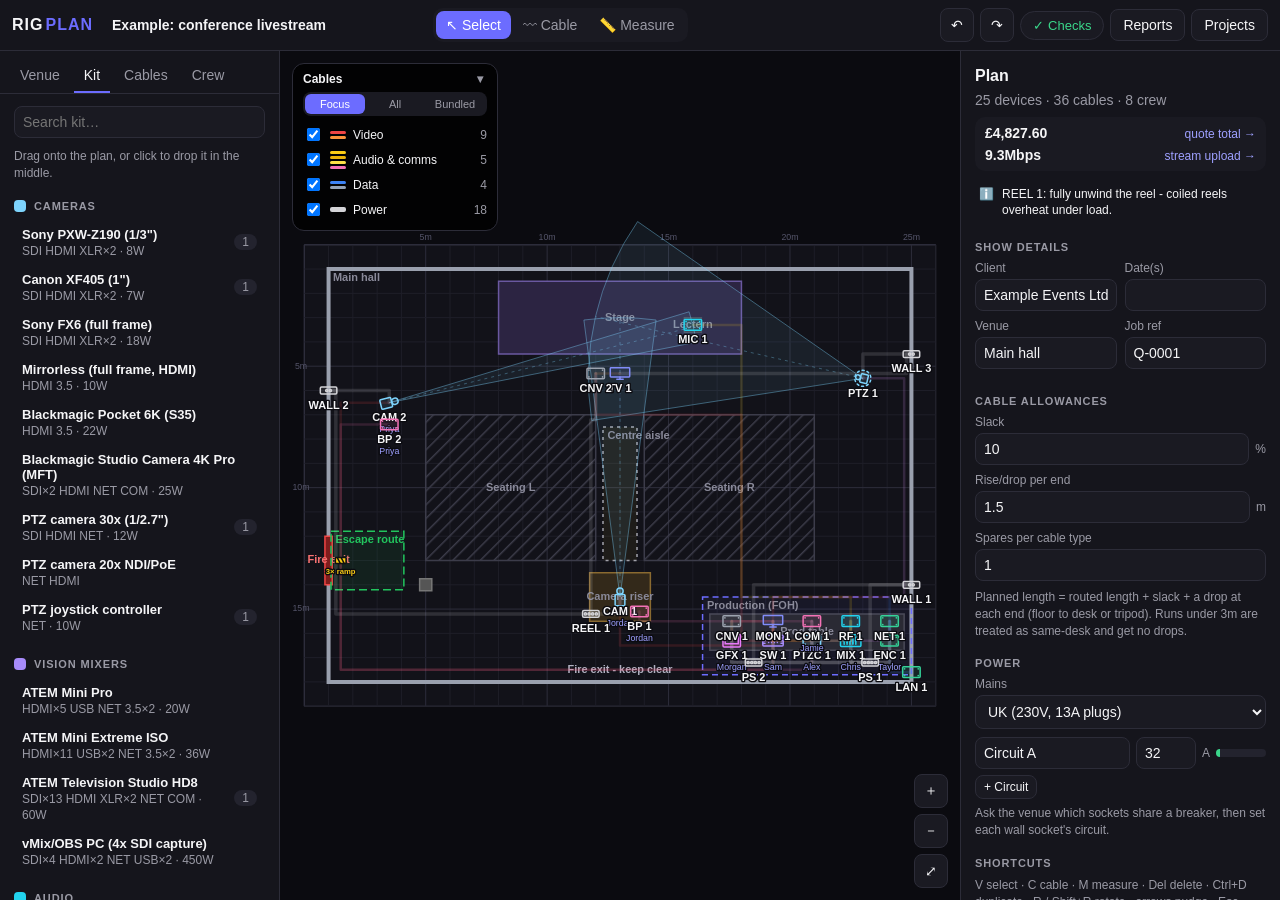
==== commit ff3c44af: "Add hazard zones for cable safety and a generated risk assessment - New shapes: fire door, escape ro" ====
--- a/rigplan/index.html
+++ b/rigplan/index.html
@@ -93,6 +93,7 @@
 <script src="network.js"></script>
 <script src="costing.js"></script>
 <script src="draw.js"></script>
+<script src="safety.js"></script>
 <script src="app.js"></script>
 </body>
 </html>
--- a/rigplan/styles.css
+++ b/rigplan/styles.css
@@ -310,6 +310,10 @@
 .sw-pillar { background: #666; }
 .sw-door { background: #1f3b2c; border-color: #3ad68a; }
 .sw-zone { border: 1px dashed #6c6cff; background: #6c6cff22; }
+.sw-fire_door { background: #7f1d1d; border-color: #ef4444; }
+.sw-escape { border: 1px dashed #22c55e; background: #22c55e22; }
+.sw-walkway { border: 1px dashed #a1a1aa; background: #facc1510; }
+.sw-nocable { border: 1px dashed #ef4444; background: #ef444433; }
 .sw-label { border: none; background: none; position: relative; }
 .sw-label::after { content: "T"; position: absolute; inset: -3px 0 0 2px; font-weight: 700; color: var(--dim); }
 
@@ -362,7 +366,13 @@
 .shape.locked { cursor: default; }
 .sh-room rect { fill: none; stroke: #9aa0ae; stroke-width: 4px; pointer-events: none; }
 .sh-zone rect { fill: #6c6cff10; stroke: #6c6cff; stroke-dasharray: 6 4; pointer-events: none; }
-.sh-room .hit-edge, .sh-zone .hit-edge { fill: none; stroke: transparent; stroke-width: 12px; stroke-dasharray: none; pointer-events: stroke; }
+.sh-escape rect { fill: #22c55e14; stroke: #22c55e; stroke-dasharray: 8 4; pointer-events: none; }
+.sh-walkway rect { fill: #facc150d; stroke: #a1a1aa; stroke-dasharray: 3 4; pointer-events: none; }
+.sh-nocable rect { fill: #ef44441a; stroke: #ef4444; stroke-dasharray: 6 4; pointer-events: none; }
+.sh-fire_door rect { fill: #7f1d1d; stroke: #ef4444; }
+.sh-escape .sh-lbl { fill: #22c55e; }
+.sh-nocable .sh-lbl, .sh-fire_door .sh-lbl { fill: #f87171; }
+.shape .hit-edge, .sh-room .hit-edge, .sh-zone .hit-edge { fill: none; stroke: transparent; stroke-width: 12px; stroke-dasharray: none; pointer-events: stroke; }
 .sh-stage rect { fill: #2c2442; stroke: #6a58a0; }
 .sh-table rect, .sh-round ellipse { fill: #2a2a34; stroke: #4a4a58; }
 .sh-seating rect { fill: url(#hatch); stroke: #3c3c4a; }
@@ -390,6 +400,16 @@
 .cable.on.k-power .c-line { stroke-width: 4.5px; }
 .b-line { vector-effect: non-scaling-stroke; stroke-linecap: round; pointer-events: none; opacity: 0.9; }
 .b-count { fill: #fff; font-weight: 700; paint-order: stroke; stroke: #0b0b10; stroke-linejoin: round; pointer-events: none; }
+
+.hz-mark { pointer-events: none; }
+.hz-mark rect, .hz-mark circle, .hz-mark path { vector-effect: non-scaling-stroke; stroke-width: 1.5px; }
+.hz-mark.ramp rect { fill: #facc15; stroke: #111; }
+.hz-mark.ramp path { stroke: #111; fill: none; }
+.hz-mark.okmark circle { fill: #22c55e; stroke: #0b0b10; }
+.hz-mark.bad circle { fill: #ef4444; stroke: #fff; }
+.hz-mark.bad text { fill: #fff; font-weight: 800; }
+.hz-lbl { fill: #facc15; font-weight: 700; paint-order: stroke; stroke: #0b0b10; stroke-linejoin: round; pointer-events: none; }
+.hz-lbl.bad { fill: #f87171; }
 
 .cable-legend {
   position: absolute;
@@ -599,6 +619,26 @@
 .rate > span { flex: 1; min-width: 0; }
 .rate input { width: 72px; background: var(--card); border: 1px solid var(--line); border-radius: 6px; padding: 4px 6px; }
 .rate input::placeholder, .cell::placeholder { color: #666676; }
+
+.risk { background: var(--card); border: 1px solid var(--line); border-radius: 12px; padding: 10px 12px; margin: 10px 0; }
+.risk.na { opacity: 0.55; }
+.risk-head { display: flex; justify-content: space-between; gap: 12px; align-items: center; margin-bottom: 8px; }
+.risk-head b { font-size: 14px; }
+.title-in.sm { font-size: 14px; margin-left: 0; }
+.risk-chips { display: flex; gap: 6px; align-items: center; flex: none; }
+.risk-grid { display: grid; grid-template-columns: repeat(4, minmax(0, 1fr)); gap: 0 10px; }
+.risk-grid .f:nth-child(1), .risk-grid .f:nth-child(2) { grid-column: span 2; }
+.risk-grid .f.wide { grid-column: 1 / -1; }
+.risk-grid select, .risk-grid textarea { background: var(--bg-2) !important; }
+.risk .f input, .risk .f select, .risk .f textarea { background: var(--bg-2); }
+.risk-actions { display: flex; justify-content: space-between; align-items: center; }
+.risk-actions .f { margin: 0; }
+.rchip { border-radius: 999px; padding: 2px 9px; font-size: 11px; font-weight: 700; white-space: nowrap; }
+.r-low { background: #14532d; color: #86efac; }
+.r-med { background: #713f12; color: #fde68a; }
+.r-high { background: #7c2d12; color: #fdba74; }
+.r-vhigh { background: #7f1d1d; color: #fecaca; }
+@media (max-width: 700px) { .risk-grid { grid-template-columns: 1fr 1fr; } .risk-head { flex-direction: column; align-items: flex-start; } }
 
 .preset-row { display: flex; gap: 8px; align-items: center; flex-wrap: wrap; }
 .btn.on { border-color: var(--accent); background: #26264a; }
@@ -673,6 +713,21 @@
   .doc-meta { color: #333; margin: 0 0 10px; }
   .doc-foot { margin-top: 20px; padding-top: 6px; border-top: 1px solid #ccc; color: #666; font-size: 9px; }
   .terms { white-space: pre-wrap; }
+  .risk-table { font-size: 9px !important; }
+  .risk-table td { vertical-align: top; }
+  .rchip { -webkit-print-color-adjust: exact; print-color-adjust: exact; }
+  .r-low { background: #dcfce7; color: #14532d; }
+  .r-med { background: #fef3c7; color: #78350f; }
+  .r-high { background: #ffedd5; color: #9a3412; }
+  .r-vhigh { background: #fee2e2; color: #7f1d1d; }
+  .signoff { display: flex; justify-content: space-between; gap: 20px; margin-top: 18px; font-size: 10px; }
+  .print-svg.light .sh-fire_door rect { fill: #fecaca; stroke: #dc2626; }
+  .print-svg.light .sh-escape rect:not(.hit-edge) { fill: #dcfce7; stroke: #16a34a; }
+  .print-svg.light .sh-escape .sh-lbl { fill: #15803d; }
+  .print-svg.light .sh-nocable rect:not(.hit-edge) { fill: #fee2e2; stroke: #dc2626; }
+  .print-svg.light .sh-walkway rect:not(.hit-edge) { fill: #fefce8; stroke: #a1a1aa; }
+  .print-svg.light .hz-lbl { fill: #854d0e; stroke: #fff; }
+  .print-svg.light .hz-lbl.bad { fill: #b91c1c; }
   #printRoot .totals { max-width: 300px; }
   #printRoot .totals .grand { border-top: 2px solid var(--brand); font-size: 14px; }
   #printRoot .totals .grand b { color: var(--brand); }
@@ -687,7 +742,7 @@
   .print-svg.light .gmin { stroke: #eee; }
   .print-svg.light .gmaj { stroke: #ddd; }
   .print-svg.light .gtxt { fill: #999; }
-  .print-svg.light .sh-room rect { stroke: #555; }
+  .print-svg.light .sh-room rect:not(.hit-edge) { stroke: #555; }
   .print-svg.light .sh-stage rect { fill: #e6e0f5; stroke: #8a78c0; }
   .print-svg.light .sh-table rect, .print-svg.light .sh-round ellipse { fill: #ececf0; stroke: #aaa; }
   .print-svg.light .sh-riser rect { fill: #f3e8d2; stroke: #b08a40; }
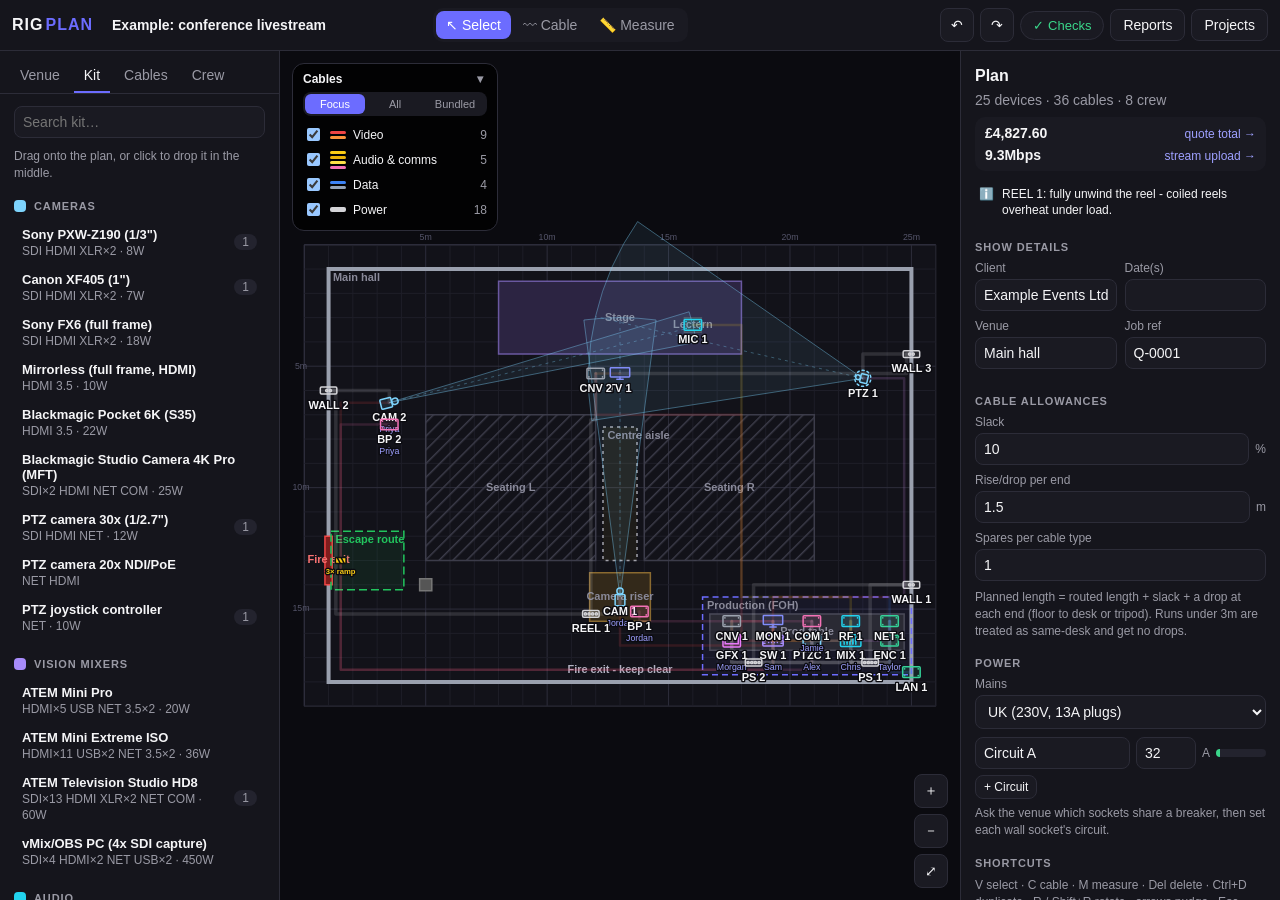
==== commit 805d5cc0: "Fix phone layout and support sandboxed hosting - Clip off-screen drawers so the page no longer lays " ====
--- a/rigplan/index.html
+++ b/rigplan/index.html
@@ -82,6 +82,7 @@
 </div>
 
 <div class="toast" id="toast"></div>
+<div class="preview-bar" id="previewBar"></div>
 <div id="printRoot"></div>
 
 <input type="file" id="importFile" accept=".json,application/json" hidden>
--- a/rigplan/styles.css
+++ b/rigplan/styles.css
@@ -1,4 +1,5 @@
 :root {
+  color-scheme: dark;
   --bg: #0f0f14;
   --bg-2: #15151c;
   --card: #1a1a22;
@@ -88,6 +89,7 @@
 }
 .icon-btn:hover { background: var(--card-2); }
 .icon-btn.sm { width: 24px; height: 24px; font-size: 11px; border-radius: 6px; }
+.icon-btn.armed { width: auto; padding: 0 8px; color: var(--bad); border-color: var(--bad); }
 
 .btn {
   background: var(--card);
@@ -527,7 +529,10 @@
   z-index: 40;
   background: #000a;
   display: grid;
-  place-items: center;
+  /* Fixed track so wide content (tables) scrolls inside instead of widening the dialog. */
+  grid-template-columns: minmax(0, 1100px);
+  justify-content: center;
+  align-items: center;
   padding: 16px;
 }
 .modal.hidden { display: none; }
@@ -535,8 +540,9 @@
   background: var(--bg-2);
   border: 1px solid var(--line);
   border-radius: 16px;
-  width: min(1100px, 100%);
-  height: min(760px, calc(100vh - 32px));
+  width: 100%;
+  min-width: 0;
+  height: min(760px, calc(100dvh - 32px));
   display: flex;
   flex-direction: column;
 }
@@ -554,8 +560,10 @@
 
 .proj-actions { display: flex; flex-wrap: wrap; gap: 8px; margin-bottom: 8px; }
 .proj-list { list-style: none; padding: 0; margin: 10px 0 0; }
-.proj-list li { display: flex; align-items: center; gap: 12px; padding: 8px 6px; border-bottom: 1px solid var(--line); }
-.proj-list li .link { flex: 1; font-size: 14px; }
+.proj-list li { display: grid; grid-template-columns: minmax(0, 1fr) auto; gap: 2px 12px; align-items: center; padding: 8px 6px; border-bottom: 1px solid var(--line); }
+.proj-list li .link { grid-column: 1; grid-row: 1; font-size: 14px; overflow-wrap: anywhere; }
+.proj-list li > span:nth-child(2) { grid-column: 1; grid-row: 2; }
+.proj-list li > :nth-child(3) { grid-column: 2; grid-row: 1 / span 2; }
 .proj-list li.on .link { color: var(--text); font-weight: 700; }
 
 .toast {
@@ -656,7 +664,8 @@
 
 @media (max-width: 900px) {
   .only-narrow { display: inline-grid; }
-  .layout { grid-template-columns: 1fr; position: relative; }
+  /* Clip the off-screen drawers so they don't widen the page on phones. */
+  .layout { grid-template-columns: 1fr; position: relative; overflow: hidden; }
   .panel {
     position: absolute;
     top: 0;
@@ -684,93 +693,130 @@
 
 /* ---------- Print ---------- */
 
+/* ---------- Printed document (also shown as an on-screen preview) ---------- */
+
+#printRoot { color: #111; background: #fff; }
+#printRoot h1 { font-size: 20px; margin: 0 0 4px; }
+#printRoot h2 { font-size: 14px; margin: 18px 0 6px; }
+#printRoot section { break-inside: auto; }
+#printRoot .muted { color: #555; }
+#printRoot table { font-size: 10px; margin-bottom: 8px; }
+#printRoot th, #printRoot td { border-bottom: 1px solid #ccc; color: #111; padding: 3px 5px; }
+#printRoot tr.st-warn td { color: #9a5b00; }
+#printRoot tr.st-error td { color: #b3261e; }
+#printRoot .issues li { padding: 2px 0; font-size: 11px; }
+#printRoot .print-svg { width: 100%; max-height: 165mm; display: block; -webkit-print-color-adjust: exact; print-color-adjust: exact; }
+#printRoot .print-bg { fill: #0b0b10; }
+#printRoot .tbl-actions, #printRoot button[data-act="csv"] { display: none !important; }
+#printRoot h2 { color: var(--brand); border-bottom: 2px solid var(--brand); padding-bottom: 3px; }
+#printRoot th { color: #333; }
+#printRoot .doc-head { display: flex; justify-content: space-between; align-items: center; gap: 20px; border-bottom: 3px solid var(--brand); padding-bottom: 10px; margin-bottom: 12px; }
+#printRoot .doc-brand { display: flex; align-items: center; gap: 12px; }
+#printRoot .doc-brand img { max-height: 50px; max-width: 180px; }
+#printRoot .doc-brand b { display: block; font-size: 16px; }
+#printRoot .doc-brand span, #printRoot .doc-title span { display: block; color: #555; font-size: 10px; }
+#printRoot .doc-title { text-align: right; }
+#printRoot .doc-title b { display: block; font-size: 18px; color: var(--brand); text-transform: uppercase; letter-spacing: 0.08em; }
+#printRoot .doc-meta { color: #333; margin: 0 0 10px; }
+#printRoot .doc-foot { margin-top: 20px; padding-top: 6px; border-top: 1px solid #ccc; color: #666; font-size: 9px; }
+#printRoot .terms { white-space: pre-wrap; }
+#printRoot .risk-table { font-size: 9px !important; }
+#printRoot .risk-table td { vertical-align: top; }
+#printRoot .rchip { -webkit-print-color-adjust: exact; print-color-adjust: exact; }
+#printRoot .r-low { background: #dcfce7; color: #14532d; }
+#printRoot .r-med { background: #fef3c7; color: #78350f; }
+#printRoot .r-high { background: #ffedd5; color: #9a3412; }
+#printRoot .r-vhigh { background: #fee2e2; color: #7f1d1d; }
+#printRoot .signoff { display: flex; justify-content: space-between; gap: 20px; margin-top: 18px; font-size: 10px; }
+#printRoot .print-svg.light .sh-fire_door rect { fill: #fecaca; stroke: #dc2626; }
+#printRoot .print-svg.light .sh-escape rect:not(.hit-edge) { fill: #dcfce7; stroke: #16a34a; }
+#printRoot .print-svg.light .sh-escape .sh-lbl { fill: #15803d; }
+#printRoot .print-svg.light .sh-nocable rect:not(.hit-edge) { fill: #fee2e2; stroke: #dc2626; }
+#printRoot .print-svg.light .sh-walkway rect:not(.hit-edge) { fill: #fefce8; stroke: #a1a1aa; }
+#printRoot .print-svg.light .hz-lbl { fill: #854d0e; stroke: #fff; }
+#printRoot .print-svg.light .hz-lbl.bad { fill: #b91c1c; }
+#printRoot .totals { max-width: 300px; }
+#printRoot .totals .grand { border-top: 2px solid var(--brand); font-size: 14px; }
+#printRoot .totals .grand b { color: var(--brand); }
+#printRoot h4 { color: #444; margin: 10px 0 4px; }
+#printRoot .chain .node { background: #f2f2f5; border-color: #ccc; color: #111; }
+#printRoot .chain .node.end { border-color: #1b8a55; color: #1b8a55; }
+#printRoot .chain .edge { color: #666; }
+#printRoot .chain, #printRoot table, #printRoot section { break-inside: avoid-page; }
+/* Light diagram theme */
+#printRoot .print-svg.light .print-bg { fill: #fff; }
+#printRoot .print-svg.light .venue { fill: #fafafa; stroke: #bbb; }
+#printRoot .print-svg.light .gmin { stroke: #eee; }
+#printRoot .print-svg.light .gmaj { stroke: #ddd; }
+#printRoot .print-svg.light .gtxt { fill: #999; }
+#printRoot .print-svg.light .sh-room rect:not(.hit-edge) { stroke: #555; }
+#printRoot .print-svg.light .sh-stage rect { fill: #e6e0f5; stroke: #8a78c0; }
+#printRoot .print-svg.light .sh-table rect, #printRoot .print-svg.light .sh-round ellipse { fill: #ececf0; stroke: #aaa; }
+#printRoot .print-svg.light .sh-riser rect { fill: #f3e8d2; stroke: #b08a40; }
+#printRoot .print-svg.light .sh-pillar rect { fill: #999; stroke: #777; }
+#printRoot .print-svg.light .sh-door rect { fill: #d8f3e5; stroke: #2a9d64; }
+#printRoot .print-svg.light .hatch-line { stroke: #d6d6de; }
+#printRoot .print-svg.light .sh-seating rect { stroke: #ccc; }
+#printRoot .print-svg.light .sh-lbl, #printRoot .print-svg.light .sh-text { fill: #666; }
+#printRoot .print-svg.light .i-lbl { fill: #111; stroke: #fff; }
+#printRoot .print-svg.light .i-op { fill: #4b4bc8; stroke: #fff; }
+#printRoot .print-svg.light .c-lbl { stroke: #fff; }
+#printRoot .print-svg.light .fov { fill: #0284c710; stroke: #0284c7aa; }
+#printRoot .print-svg.light .fov-axis { stroke: #0284c755; }
+#printRoot .print-svg.light .k-power .c-line, #printRoot .print-svg.light .b-line.k-power { stroke: #111; }
+#printRoot .print-svg.light .k-xlr .c-line, #printRoot .print-svg.light .b-line.k-xlr { stroke: #d4a106; }
+#printRoot .print-svg.light .c-lbl.k-power { fill: #111; }
+#printRoot .print-svg.light .c-lbl.k-xlr, #printRoot .print-svg.light .c-lbl.k-mini, #printRoot .print-svg.light .c-lbl.k-trs { fill: #8a6a00; }
+#printRoot .print-svg.light .c-lbl, #printRoot .print-svg.light .b-count { stroke: #fff; }
+#printRoot .print-svg.light .b-count { fill: #111; }
+/* Pale category colours need more contrast on paper. */
+#printRoot .print-svg.light .item [stroke="#7dd3fc"] { stroke: #0284c7; }
+#printRoot .print-svg.light .item [stroke="#22d3ee"] { stroke: #0891b2; }
+#printRoot .print-svg.light .item [stroke="#d4d4d8"] { stroke: #3f3f46; }
+#printRoot .print-svg.light .item [fill="#7dd3fc"] { fill: #0284c7; }
+#printRoot .print-svg.light .item [fill="#22d3ee"] { fill: #0891b2; }
+#printRoot .print-svg.light .item [fill="#d4d4d8"] { fill: #3f3f46; }
+#printRoot .lg i.k-power { background: #111 !important; height: 5px !important; }
+#printRoot .legend { display: flex; flex-wrap: wrap; gap: 12px; margin: 6px 0; -webkit-print-color-adjust: exact; print-color-adjust: exact; }
+#printRoot .lg { display: inline-flex; align-items: center; gap: 5px; }
+#printRoot .lg i { width: 18px; height: 4px; display: inline-block; }
+
+body.previewing { overflow: hidden; }
+body.previewing #printRoot {
+  display: block;
+  position: fixed;
+  inset: 0;
+  z-index: 60;
+  overflow: auto;
+  font-size: 11px;
+  padding: calc(60px + env(safe-area-inset-top, 0px)) 16px 40px;
+}
+body.previewing #printRoot .doc { max-width: 1000px; margin: 0 auto; }
+body.previewing #printRoot section { overflow-x: auto; }
+.preview-bar {
+  display: none;
+  position: fixed;
+  top: 0;
+  left: 0;
+  right: 0;
+  z-index: 61;
+  align-items: center;
+  gap: 10px;
+  padding: calc(8px + env(safe-area-inset-top, 0px)) 16px 8px;
+  background: var(--bg-2);
+  border-bottom: 1px solid var(--line);
+  color: var(--text);
+  font-size: 12px;
+}
+.preview-bar span { flex: 1; min-width: 0; color: var(--dim); }
+body.previewing .preview-bar { display: flex; }
+
 @media print {
   @page { size: A4 landscape; margin: 12mm; }
   body { display: block; overflow: visible; background: #fff; color: #111; height: auto; }
   body > *:not(#printRoot) { display: none !important; }
   #printRoot { display: block; font-size: 11px; }
-  #printRoot h1 { font-size: 20px; margin: 0 0 4px; }
-  #printRoot h2 { font-size: 14px; margin: 18px 0 6px; }
-  #printRoot section { break-inside: auto; }
-  #printRoot .muted { color: #555; }
-  #printRoot table { font-size: 10px; margin-bottom: 8px; }
-  #printRoot th, #printRoot td { border-bottom: 1px solid #ccc; color: #111; padding: 3px 5px; }
-  #printRoot tr.st-warn td { color: #9a5b00; }
-  #printRoot tr.st-error td { color: #b3261e; }
-  #printRoot .issues li { padding: 2px 0; font-size: 11px; }
-  .print-svg { width: 100%; max-height: 165mm; display: block; -webkit-print-color-adjust: exact; print-color-adjust: exact; }
-  .print-bg { fill: #0b0b10; }
-  .tbl-actions, #printRoot button[data-act="csv"] { display: none !important; }
-  #printRoot h2 { color: var(--brand); border-bottom: 2px solid var(--brand); padding-bottom: 3px; }
-  #printRoot th { color: #333; }
-  .doc-head { display: flex; justify-content: space-between; align-items: center; gap: 20px; border-bottom: 3px solid var(--brand); padding-bottom: 10px; margin-bottom: 12px; }
-  .doc-brand { display: flex; align-items: center; gap: 12px; }
-  .doc-brand img { max-height: 50px; max-width: 180px; }
-  .doc-brand b { display: block; font-size: 16px; }
-  .doc-brand span, .doc-title span { display: block; color: #555; font-size: 10px; }
-  .doc-title { text-align: right; }
-  .doc-title b { display: block; font-size: 18px; color: var(--brand); text-transform: uppercase; letter-spacing: 0.08em; }
-  .doc-meta { color: #333; margin: 0 0 10px; }
-  .doc-foot { margin-top: 20px; padding-top: 6px; border-top: 1px solid #ccc; color: #666; font-size: 9px; }
-  .terms { white-space: pre-wrap; }
-  .risk-table { font-size: 9px !important; }
-  .risk-table td { vertical-align: top; }
-  .rchip { -webkit-print-color-adjust: exact; print-color-adjust: exact; }
-  .r-low { background: #dcfce7; color: #14532d; }
-  .r-med { background: #fef3c7; color: #78350f; }
-  .r-high { background: #ffedd5; color: #9a3412; }
-  .r-vhigh { background: #fee2e2; color: #7f1d1d; }
-  .signoff { display: flex; justify-content: space-between; gap: 20px; margin-top: 18px; font-size: 10px; }
-  .print-svg.light .sh-fire_door rect { fill: #fecaca; stroke: #dc2626; }
-  .print-svg.light .sh-escape rect:not(.hit-edge) { fill: #dcfce7; stroke: #16a34a; }
-  .print-svg.light .sh-escape .sh-lbl { fill: #15803d; }
-  .print-svg.light .sh-nocable rect:not(.hit-edge) { fill: #fee2e2; stroke: #dc2626; }
-  .print-svg.light .sh-walkway rect:not(.hit-edge) { fill: #fefce8; stroke: #a1a1aa; }
-  .print-svg.light .hz-lbl { fill: #854d0e; stroke: #fff; }
-  .print-svg.light .hz-lbl.bad { fill: #b91c1c; }
-  #printRoot .totals { max-width: 300px; }
-  #printRoot .totals .grand { border-top: 2px solid var(--brand); font-size: 14px; }
-  #printRoot .totals .grand b { color: var(--brand); }
-  #printRoot h4 { color: #444; margin: 10px 0 4px; }
-  #printRoot .chain .node { background: #f2f2f5; border-color: #ccc; color: #111; }
-  #printRoot .chain .node.end { border-color: #1b8a55; color: #1b8a55; }
-  #printRoot .chain .edge { color: #666; }
-  #printRoot .chain, #printRoot table, #printRoot section { break-inside: avoid-page; }
-  /* Light diagram theme */
-  .print-svg.light .print-bg { fill: #fff; }
-  .print-svg.light .venue { fill: #fafafa; stroke: #bbb; }
-  .print-svg.light .gmin { stroke: #eee; }
-  .print-svg.light .gmaj { stroke: #ddd; }
-  .print-svg.light .gtxt { fill: #999; }
-  .print-svg.light .sh-room rect:not(.hit-edge) { stroke: #555; }
-  .print-svg.light .sh-stage rect { fill: #e6e0f5; stroke: #8a78c0; }
-  .print-svg.light .sh-table rect, .print-svg.light .sh-round ellipse { fill: #ececf0; stroke: #aaa; }
-  .print-svg.light .sh-riser rect { fill: #f3e8d2; stroke: #b08a40; }
-  .print-svg.light .sh-pillar rect { fill: #999; stroke: #777; }
-  .print-svg.light .sh-door rect { fill: #d8f3e5; stroke: #2a9d64; }
-  .print-svg.light .hatch-line { stroke: #d6d6de; }
-  .print-svg.light .sh-seating rect { stroke: #ccc; }
-  .print-svg.light .sh-lbl, .print-svg.light .sh-text { fill: #666; }
-  .print-svg.light .i-lbl { fill: #111; stroke: #fff; }
-  .print-svg.light .i-op { fill: #4b4bc8; stroke: #fff; }
-  .print-svg.light .c-lbl { stroke: #fff; }
-  .print-svg.light .fov { fill: #0284c710; stroke: #0284c7aa; }
-  .print-svg.light .fov-axis { stroke: #0284c755; }
-  .print-svg.light .k-power .c-line, .print-svg.light .b-line.k-power { stroke: #111; }
-  .print-svg.light .k-xlr .c-line, .print-svg.light .b-line.k-xlr { stroke: #d4a106; }
-  .print-svg.light .c-lbl.k-power { fill: #111; }
-  .print-svg.light .c-lbl.k-xlr, .print-svg.light .c-lbl.k-mini, .print-svg.light .c-lbl.k-trs { fill: #8a6a00; }
-  .print-svg.light .c-lbl, .print-svg.light .b-count { stroke: #fff; }
-  .print-svg.light .b-count { fill: #111; }
-  /* Pale category colours need more contrast on paper. */
-  .print-svg.light .item [stroke="#7dd3fc"] { stroke: #0284c7; }
-  .print-svg.light .item [stroke="#22d3ee"] { stroke: #0891b2; }
-  .print-svg.light .item [stroke="#d4d4d8"] { stroke: #3f3f46; }
-  .print-svg.light .item [fill="#7dd3fc"] { fill: #0284c7; }
-  .print-svg.light .item [fill="#22d3ee"] { fill: #0891b2; }
-  .print-svg.light .item [fill="#d4d4d8"] { fill: #3f3f46; }
-  .lg i.k-power { background: #111 !important; height: 5px !important; }
-  .legend { display: flex; flex-wrap: wrap; gap: 12px; margin: 6px 0; -webkit-print-color-adjust: exact; print-color-adjust: exact; }
-  .lg { display: inline-flex; align-items: center; gap: 5px; }
-  .lg i { width: 18px; height: 4px; display: inline-block; }
-}
+  #printRoot { font-size: 11px; }
+  .preview-bar { display: none !important; }
+  body.previewing #printRoot { position: static; overflow: visible; padding: 0; }
+}
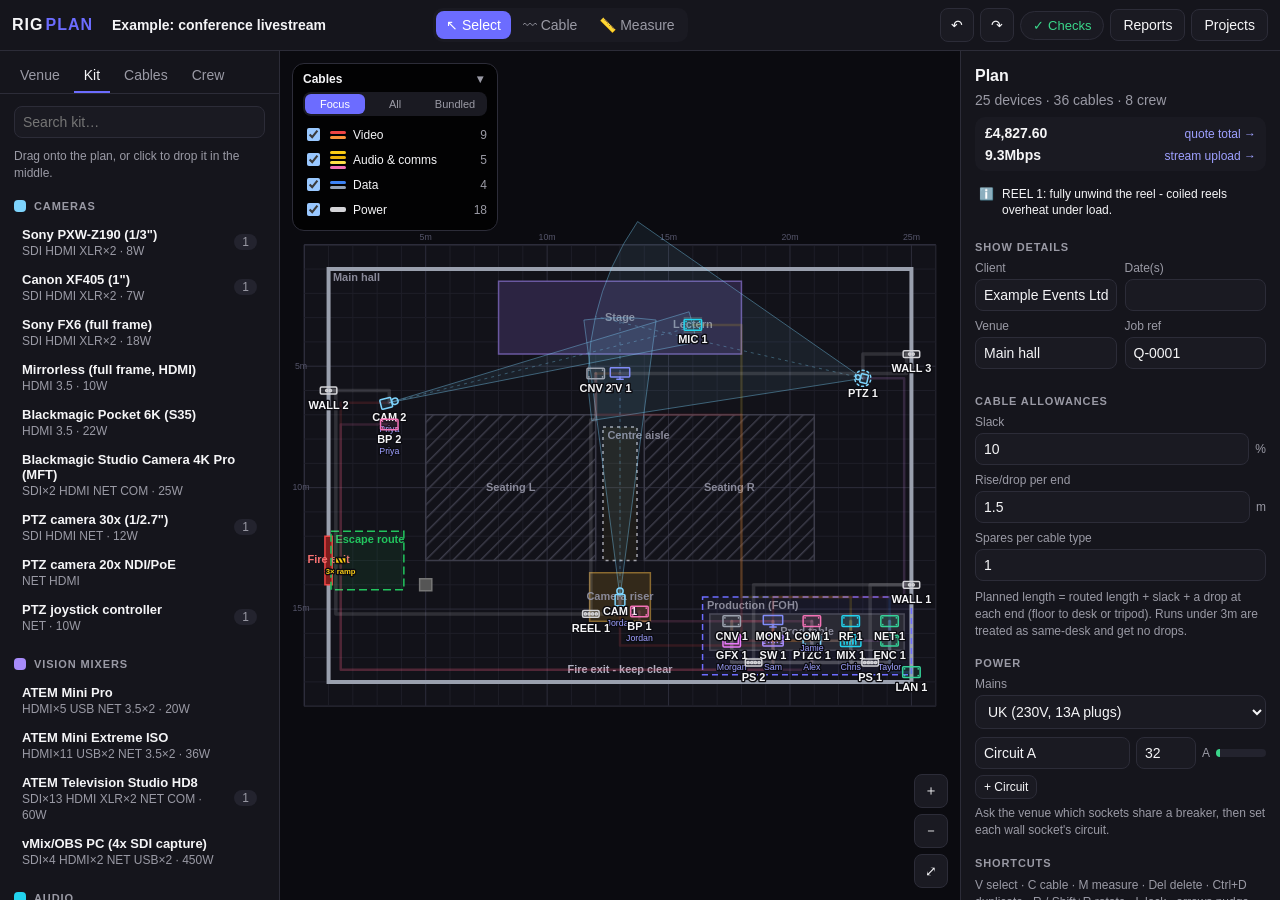
==== commit 3dd1682e: "Add call sheet with set-up estimate and emergency info; currency picker - Call sheet: schedule worke" ====
--- a/rigplan/index.html
+++ b/rigplan/index.html
@@ -36,6 +36,7 @@
       <button class="tab" data-act="left-tab" data-tab="kit">Kit</button>
       <button class="tab" data-act="left-tab" data-tab="cables">Cables</button>
       <button class="tab" data-act="left-tab" data-tab="crew">Crew</button>
+      <button class="icon-btn sm only-narrow drawer-close" data-act="close-drawers" title="Close">✕</button>
     </nav>
     <div class="panel-body" id="leftBody"></div>
   </aside>
@@ -64,7 +65,14 @@
     </div>
   </section>
 
+  <div class="scrim" data-act="close-drawers"></div>
+
   <aside class="panel right" id="rightPanel">
+    <div class="sheet-bar" id="sheetBar">
+      <span class="grab" aria-hidden="true"></span>
+      <button class="icon-btn sm" data-act="sheet-toggle" id="sheetToggle" title="Expand">⌃</button>
+      <button class="icon-btn sm" data-act="sheet-close" title="Close">✕</button>
+    </div>
     <div class="panel-body" id="inspector"></div>
   </aside>
 </main>
@@ -95,6 +103,7 @@
 <script src="costing.js"></script>
 <script src="draw.js"></script>
 <script src="safety.js"></script>
+<script src="callsheet.js"></script>
 <script src="app.js"></script>
 </body>
 </html>
--- a/rigplan/styles.css
+++ b/rigplan/styles.css
@@ -124,6 +124,8 @@
 .link:hover { text-decoration: underline; }
 
 .only-narrow { display: none; }
+.sheet-bar, .scrim { display: none; }
+:root { --peek: 170px; }
 
 /* ---------- Layout ---------- */
 
@@ -464,7 +466,16 @@
 .warn-dot { fill: var(--bad); stroke: #0b0b10 !important; }
 
 .handle { fill: #fff; stroke: var(--accent); stroke-width: 2px; vector-effect: non-scaling-stroke; cursor: nwse-resize; }
-.handle.aim { fill: var(--warn); stroke: #fff; cursor: crosshair; }
+.handle.aim { fill: #7dd3fc; stroke: #fff; cursor: crosshair; pointer-events: none; }
+.handle.zoomh { fill: var(--accent); stroke: #fff; pointer-events: none; }
+.handle-hit { fill: transparent; stroke: none; cursor: grab; }
+.spin-hit { fill: transparent; stroke: none; cursor: grab; }
+.h-lbl { fill: #c7c7ff; font-weight: 700; paint-order: stroke; stroke: #0b0b10; stroke-linejoin: round; pointer-events: none; }
+.item.locked { cursor: default; }
+.insp-title { display: flex; align-items: center; justify-content: space-between; gap: 10px; }
+.lock-btn { flex: none; font-size: 15px; }
+.lock-btn.on { border-color: var(--warn); background: #3a2a0c; }
+.lock-row { margin: 10px 0 0; }
 .handle.wp { cursor: move; fill: var(--accent); stroke: #fff; }
 .create-box { fill: #6c6cff22; stroke: var(--accent); stroke-dasharray: 5 4; stroke-width: 1.5px; vector-effect: non-scaling-stroke; pointer-events: none; }
 .m-line { stroke: #fff; stroke-width: 1.5px; stroke-dasharray: 5 4; vector-effect: non-scaling-stroke; pointer-events: none; }
@@ -648,6 +659,21 @@
 .r-vhigh { background: #7f1d1d; color: #fecaca; }
 @media (max-width: 700px) { .risk-grid { grid-template-columns: 1fr 1fr; } .risk-head { flex-direction: column; align-items: flex-start; } }
 
+.cur-inline .f { flex-direction: row; align-items: center; gap: 6px; margin: 0; }
+.cur-inline select { width: auto; padding: 4px 6px; font-size: 12px; }
+.sched { margin: 8px 0 6px; }
+.sched td.t { width: 150px; font-weight: 700; font-variant-numeric: tabular-nums; white-space: nowrap; }
+.est { margin: 6px 0 4px; font-size: 13px; }
+.est summary { cursor: pointer; color: #9ea0ff; }
+.est td.num { text-align: right; white-space: nowrap; }
+.est tr.sub td { font-weight: 700; }
+.emerg { background: #3a1212; border: 1px solid #7f1d1d; border-radius: 10px; padding: 8px 12px; }
+.emerg b { color: #fecaca; font-size: 16px; }
+.cs-grid { display: grid; grid-template-columns: repeat(auto-fill, minmax(240px, 1fr)); gap: 10px; margin: 8px 0; }
+.cs-card { background: var(--card); border: 1px solid var(--line); border-radius: 10px; padding: 8px 10px; }
+.cs-card .f input { background: var(--bg-2); }
+.cs-card-h { display: flex; justify-content: space-between; align-items: center; margin-bottom: 6px; gap: 8px; }
+
 .preset-row { display: flex; gap: 8px; align-items: center; flex-wrap: wrap; }
 .btn.on { border-color: var(--accent); background: #26264a; }
 .btn.primary { background: var(--accent); border-color: var(--accent); color: #fff; }
@@ -676,8 +702,52 @@
     transition: transform 0.2s;
   }
   .panel.left { left: 0; transform: translateX(-105%); }
-  .panel.right { right: 0; transform: translateX(105%); }
-  body.show-left .panel.left, body.show-right .panel.right { transform: none; }
+  body.show-left .panel.left { transform: none; }
+  .drawer-close { margin-left: auto; align-self: center; }
+
+  /* Details become a bottom sheet: a short "peek" strip, or expanded. */
+  .panel.right {
+    left: 0;
+    right: 0;
+    top: auto;
+    width: auto;
+    height: 80%;
+    border-left: none;
+    border-top: 1px solid var(--line);
+    border-radius: 16px 16px 0 0;
+    transform: translateY(105%);
+    padding-bottom: env(safe-area-inset-bottom, 0px);
+  }
+  body.sheet-peek .panel.right { transform: translateY(calc(100% - var(--peek))); }
+  body.sheet-full .panel.right { transform: none; }
+  body.sheet-peek #inspector { overflow: hidden; }
+  body.sheet-dragging .panel.right { transition: none; }
+  .sheet-bar {
+    display: flex;
+    align-items: center;
+    justify-content: flex-end;
+    gap: 8px;
+    padding: 8px 12px 0;
+    position: relative;
+    touch-action: none;
+    cursor: grab;
+    min-height: 36px;
+  }
+  .sheet-bar .grab {
+    position: absolute;
+    left: 50%;
+    top: 8px;
+    transform: translateX(-50%);
+    width: 44px;
+    height: 5px;
+    border-radius: 3px;
+    background: var(--line);
+  }
+  body.sheet-peek .zoom-ctrls { bottom: calc(var(--peek) + 12px); }
+  body.sheet-peek .toast, body.sheet-full .toast { bottom: calc(var(--peek) + 16px); }
+
+  .scrim { position: absolute; inset: 0; z-index: 15; background: #0008; display: none; }
+  body.show-left .scrim, body.sheet-full .scrim { display: block; }
   .mode-btn { padding: 6px 8px; font-size: 12px; }
   .top-actions .btn { padding: 6px 8px; font-size: 12px; }
 }
@@ -720,6 +790,15 @@
 #printRoot .doc-meta { color: #333; margin: 0 0 10px; }
 #printRoot .doc-foot { margin-top: 20px; padding-top: 6px; border-top: 1px solid #ccc; color: #666; font-size: 9px; }
 #printRoot .terms { white-space: pre-wrap; }
+#printRoot .sched td { font-size: 12px; padding: 4px 8px; }
+#printRoot .sched td.t { width: 120px; font-weight: 700; color: var(--brand); white-space: nowrap; }
+#printRoot .cs-cols { display: grid; grid-template-columns: 1fr 1fr; gap: 20px; }
+#printRoot .kv th { width: 110px; color: #555; font-weight: 600; }
+#printRoot .cs-print-grid { display: grid; grid-template-columns: 1fr 1fr; gap: 8px; margin-bottom: 8px; }
+#printRoot .cs-print-card { border: 1px solid #ccc; border-radius: 6px; padding: 6px 8px; display: flex; flex-direction: column; gap: 1px; }
+#printRoot .cs-print-card b { color: #b91c1c; }
+#printRoot .cs-print-card .ph { font-weight: 700; }
+@media (max-width: 700px) { body.previewing #printRoot .cs-cols, body.previewing #printRoot .cs-print-grid { grid-template-columns: 1fr; } }
 #printRoot .risk-table { font-size: 9px !important; }
 #printRoot .risk-table td { vertical-align: top; }
 #printRoot .rchip { -webkit-print-color-adjust: exact; print-color-adjust: exact; }
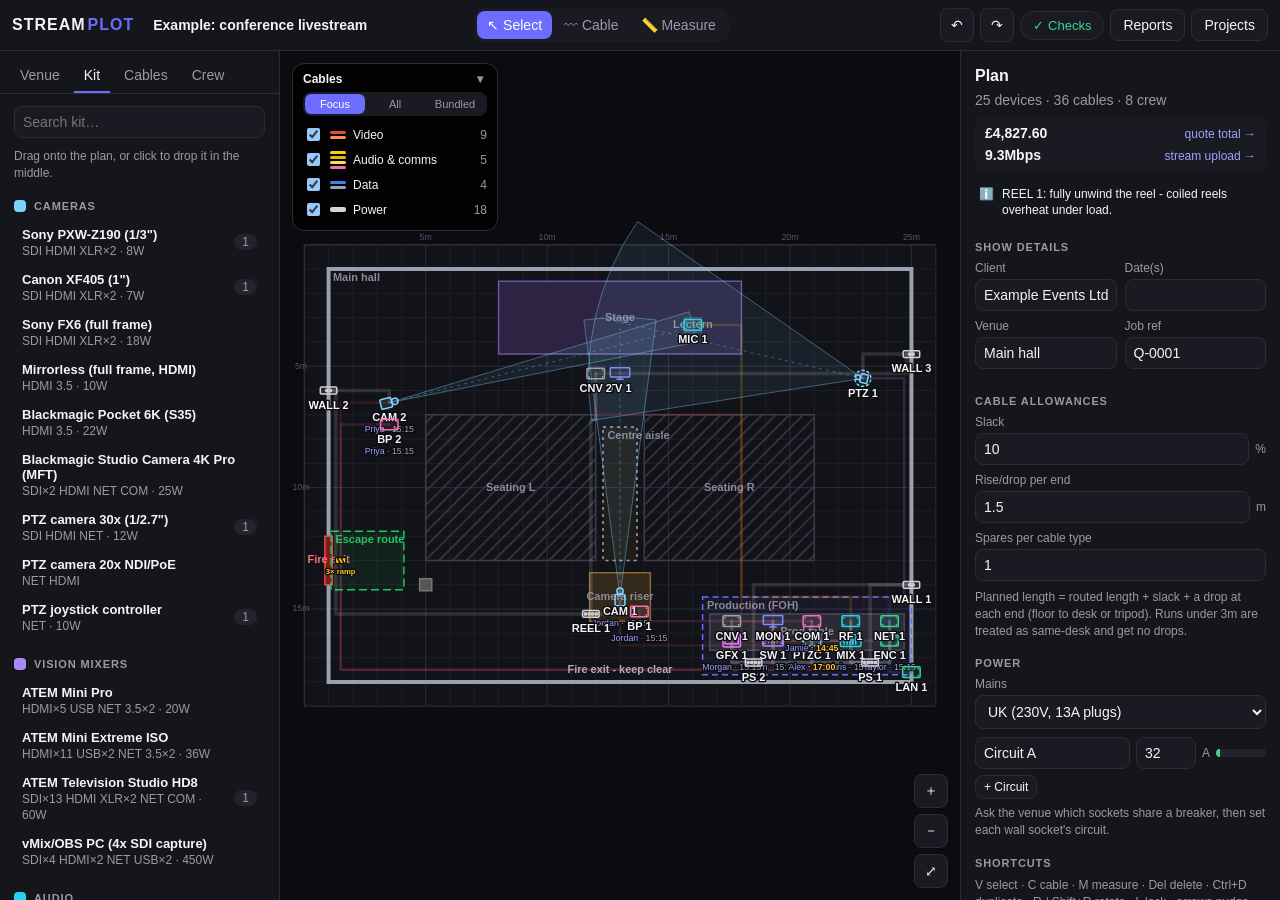
==== commit 771d8c26: "Rename the app to Streamplot - New name in the title, header and export file names - Storage keys mo" ====
--- a/rigplan/index.html
+++ b/rigplan/index.html
@@ -3,14 +3,14 @@
 <head>
 <meta charset="UTF-8">
 <meta name="viewport" content="width=device-width, initial-scale=1.0, viewport-fit=cover">
-<title>Rig Plan</title>
+<title>Streamplot</title>
 <meta name="theme-color" content="#0f0f14">
 <link rel="stylesheet" href="styles.css">
 </head>
 <body>
 <header class="topbar">
   <button class="icon-btn only-narrow" data-act="toggle-left" title="Tools, kit and crew">☰</button>
-  <div class="brand">RIG<span>PLAN</span></div>
+  <div class="brand">STREAM<span>PLOT</span></div>
   <input id="projName" class="proj-name" maxlength="80" aria-label="Project name">
 
   <div class="modes" role="toolbar" aria-label="Mode">
--- a/rigplan/styles.css
+++ b/rigplan/styles.css
@@ -462,6 +462,8 @@
 .item.sel .sel-ring { stroke: var(--accent); stroke-width: 2px; fill: #6c6cff18; }
 .item.pending .sel-ring { stroke: var(--good); stroke-width: 2px; stroke-dasharray: 4 3; }
 .i-lbl { fill: var(--text); font-weight: 700; paint-order: stroke; stroke: #0b0b10; stroke-linejoin: round; pointer-events: none; }
+.i-call { fill: #a1a1b5; }
+.i-call.own { fill: #fbbf24; font-weight: 700; }
 .i-op { fill: #9ea0ff; paint-order: stroke; stroke: #0b0b10; stroke-linejoin: round; pointer-events: none; }
 .warn-dot { fill: var(--bad); stroke: #0b0b10 !important; }
 
@@ -839,6 +841,8 @@
 #printRoot .print-svg.light .sh-lbl, #printRoot .print-svg.light .sh-text { fill: #666; }
 #printRoot .print-svg.light .i-lbl { fill: #111; stroke: #fff; }
 #printRoot .print-svg.light .i-op { fill: #4b4bc8; stroke: #fff; }
+#printRoot .print-svg.light .i-call { fill: #555; }
+#printRoot .print-svg.light .i-call.own { fill: #b45309; }
 #printRoot .print-svg.light .c-lbl { stroke: #fff; }
 #printRoot .print-svg.light .fov { fill: #0284c710; stroke: #0284c7aa; }
 #printRoot .print-svg.light .fov-axis { stroke: #0284c755; }
